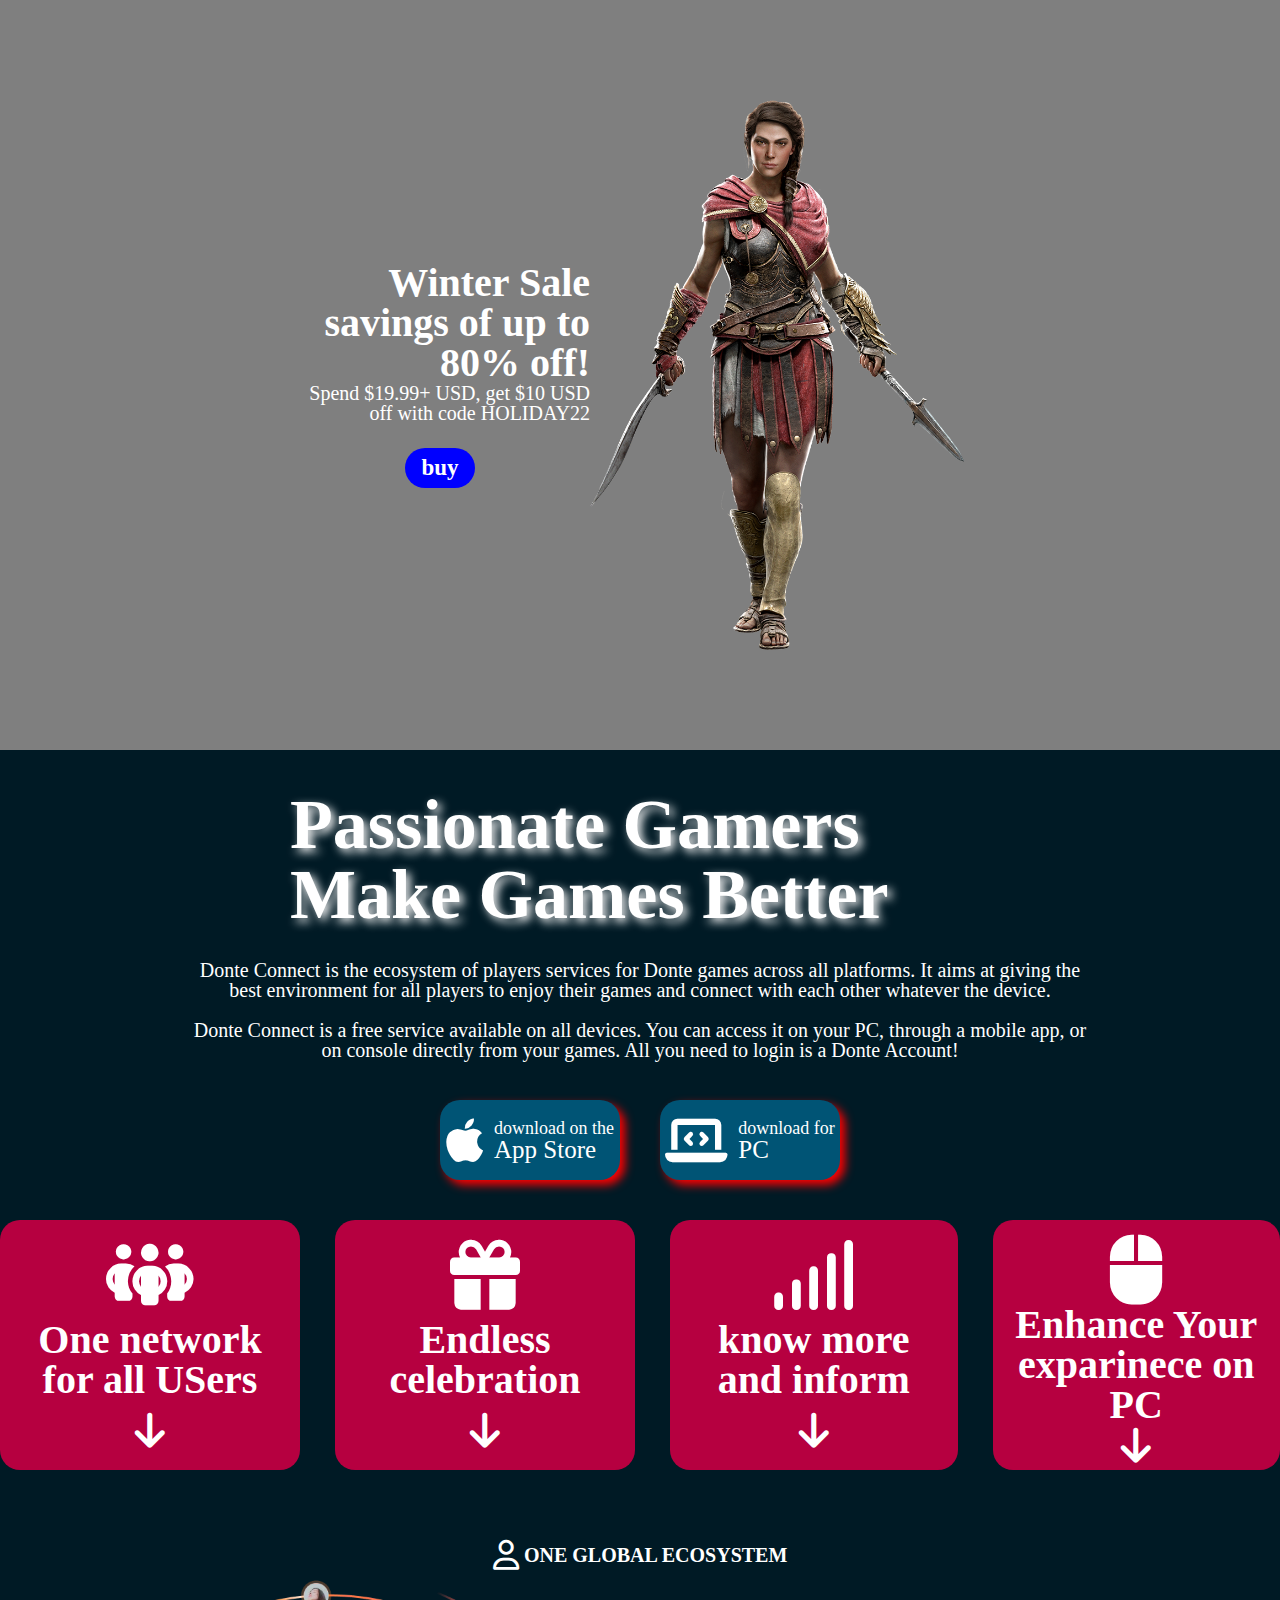
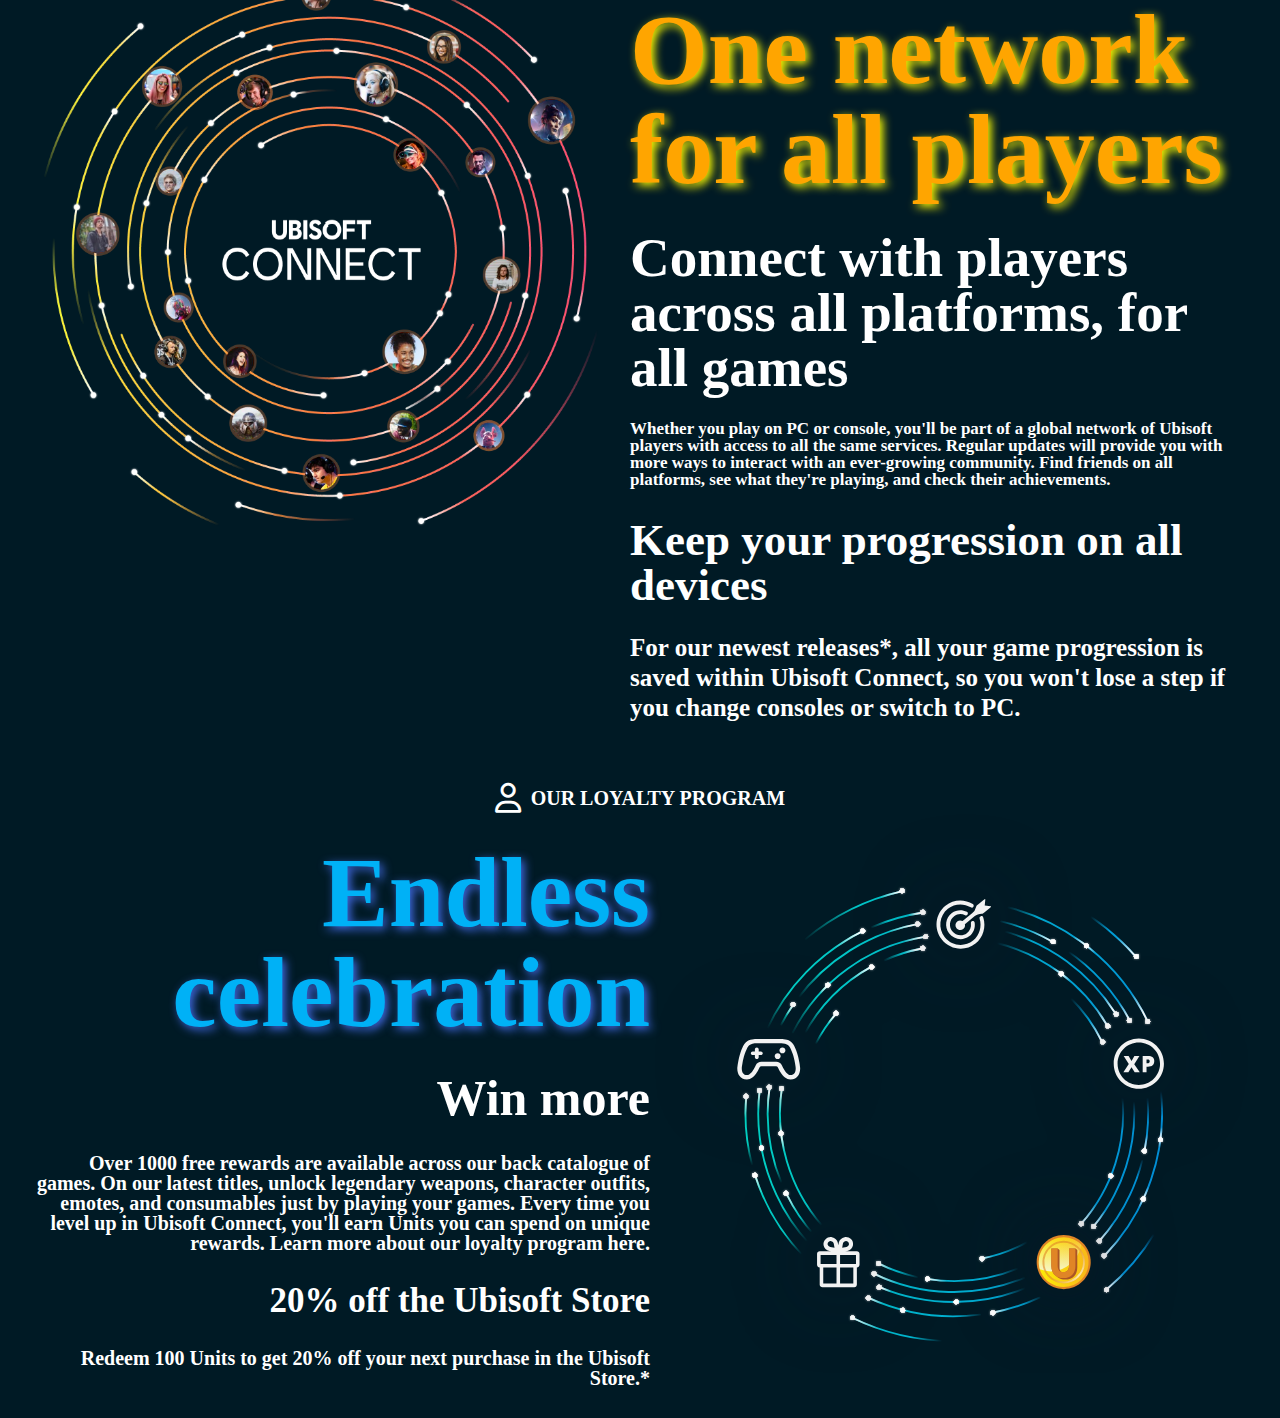
==== index.html @ 9314efe3 "games#1" ====
<!DOCTYPE html>
<html lang="en">
  <head>
    <meta charset="UTF-8" />
    <meta name="viewport" content="width=device-width, initial-scale=1.0" />
    <title>Games</title>
    <link rel="stylesheet" href="reset.css" />
    <link rel="stylesheet" href="font.css" />
    <link rel="stylesheet" href="style.css" />
    <link rel="stylesheet" href="responsive.css" />
    <link
      rel="stylesheet"
      href="https://cdnjs.cloudflare.com/ajax/libs/font-awesome/6.5.2/css/all.min.css"
    />
    <link
      rel="icon"
      href="https://encrypted-tbn0.gstatic.com/images?q=tbn:ANd9GcS02KltjpGtKpkohfuX59ULktaZcLO3qxHNsQ&s"
    />
  </head>
  <body>
    <main class="main-bg">
      <section class="section-first">
        <div class="photo-bg">
          <div class="dark-overlay">
            <div class="main-box">
              <div class="first-title">
                <div>
                  <h2>Winter Sale savings of up to 80% off!</h2>
                  <h3>
                    Spend $19.99+ USD, get $10 USD off with code HOLIDAY22
                  </h3>
                  <div class="space-around">
                    <div class="buy">buy</div>
                  </div>
                </div>
                <div class="imageOn"></div>
              </div>
            </div>
          </div>
        </div>
      </section>

      <section class="second-section">
        <div class="space-around">
          <div class="title-box">Passionate Gamers Make Games Better</div>
        </div>
        <div class="space-around">
          <div class="box1">
            Donte Connect is the ecosystem of players services for Donte games
            across all platforms. It aims at giving the best environment for all
            players to enjoy their games and connect with each other whatever
            the device.
          </div>
        </div>
        <div class="space-around">
          <div class="box2">
            Donte Connect is a free service available on all devices. You can
            access it on your PC, through a mobile app, or on console directly
            from your games. All you need to login is a Donte Account!
          </div>
        </div>

        <div class="space-around">
          <div class="flex">
            <div class="dovnloadBox">
              <i class="fa-brands fa-apple"></i>
              <div>
                download on the
                <div>App Store</div>
              </div>
            </div>
            <div class="dovnloadBox">
              <i class="fa-solid fa-laptop-code"></i>
              <div>
                download for
                <div class="PC">PC</div>
              </div>
            </div>
          </div>
        </div>

        <div class="container">
          <a href="#third-section">
            <div class="first-box">
              <i class="fa-solid fa-people-group"></i>
              <h5>One network for all USers</h5>
              <i class="fa-solid fa-arrow-down"></i>
            </div>
          </a>
          <a href="#fourth-section">
            <div class="first-box">
              <i class="fa-solid fa-gift"></i>
              <h5>Endless celebration</h5>
              <i class="fa-solid fa-arrow-down"></i>
            </div>
          </a>

          <div class="first-box">
            <i class="fa-solid fa-signal"></i>
            <h5>know more and inform</h5>
            <i class="fa-solid fa-arrow-down"></i>
          </div>
          <div class="first-box">
            <i class="fa-solid fa-computer-mouse"></i>
            <h5>Enhance Your exparinece on PC</h5>
            <i class="fa-solid fa-arrow-down"></i>
          </div>
        </div>
      </section>

      <!-- third section -->

      <section class="third-section" id="third-section">
        <div class="space-around">
          <div class="user">
            <i class="fa-regular fa-user"></i>
            <h5>ONE GLOBAL ECOSYSTEM</h5>
          </div>
        </div>

        <div class="two-divs">
          <div class="div">
            <div class="first-div">
              <img src="images/network/network.webp" alt="" />
            </div>
          </div>
          <div class="second-div">
            <h2>One network for all players</h2>
            <h3>Connect with players across all platforms, for all games</h3>
            <h4>
              Whether you play on PC or console, you'll be part of a global
              network of Ubisoft players with access to all the same services.
              Regular updates will provide you with more ways to interact with
              an ever-growing community. Find friends on all platforms, see what
              they're playing, and check their achievements.
            </h4>
            <h5>Keep your progression on all devices</h5>
            <h6>
              For our newest releases*, all your game progression is saved
              within Ubisoft Connect, so you won't lose a step if you change
              consoles or switch to PC.
            </h6>
          </div>
        </div>
      </section>

      <!-- fourth section -->

      <section class="fourth-section" id="fourth-section">
        <div class="space-around">
          <div class="user">
            <i class="fa-regular fa-user"></i>
            <h5>OUR LOYALTY PROGRAM</h5>
          </div>
        </div>

        <div class="two-div-boxes">
          <div class="first-div-box">
            <h2>Endless celebration</h2>
            <h3>Win more</h3>
            <h4>
              Over 1000 free rewards are available across our back catalogue of
              games. On our latest titles, unlock legendary weapons, character
              outfits, emotes, and consumables just by playing your games. Every
              time you level up in Ubisoft Connect, you'll earn Units you can
              spend on unique rewards. Learn more about our loyalty program
              here.
            </h4>
            <h5>20% off the Ubisoft Store</h5>
            <h6>
              Redeem 100 Units to get 20% off your next purchase in the Ubisoft
              Store.*
            </h6>
          </div>
          <div class="space-around">
            <div class="second-div-box">
              <img src="images/network/endless.svg" alt="" />
            </div>
          </div>
        </div>
      </section>


      <!-- fifth secotion -->

      <section class="fifth-section">
        
      </section>
    </main>
  </body>
</html>
---- font.css ----
@font-face {
    font-family: 'Roboto';
    src: url('../font/Roboto-BoldItalic.eot');
    src: url('../font/Roboto-BoldItalic.eot?#iefix') format('embedded-opentype'),
        url('../font/Roboto-BoldItalic.woff2') format('woff2'),
        url('../font/Roboto-BoldItalic.woff') format('woff'),
        url('../font/Roboto-BoldItalic.svg#Roboto-BoldItalic') format('svg');
    font-weight: bold;
    font-style: italic;
    font-display: swap;
}
---- style.css ----
.section-first {
  max-width: 1600px;
  width: 100%;
}

.photo-bg {
  position: relative;
  background-image: url("images/eivor.jpg");
  background-size: cover;
  background-position: center;
  width: 100%;
  height: 750px;
  background-repeat: no-repeat;
}
.buy {
  display: grid;
  place-items: center;
  border-radius: 20px;
  background-color: blue;
  color: white;
  font-size: 23px;
  width: 70px;
  height: 40px;
  margin-top: 25px;
  font-family: "Roboto";
  font-weight: bold;
}
.dark-overlay {
  position: absolute;
  width: 100%;
  height: 100%;
  top: 0;
  left: 0;
  background-color: rgba(0, 0, 0, 0.5);
}
.first-title {
  display: flex;
  align-items: center;
}
.first-title div h2 {
  font-size: 40px;
  color: white;
  font-weight: bold;
  text-align: right;
  width: 300px;
}
.first-title div h3 {
  text-align: right;
  width: 300px;
  font-size: 20px;
  color: white;
}

.imageOn {
  background-image: url("images/top/greek.png");
  width: 400px;
  height: 550px;
  background-size: contain;
  background-repeat: no-repeat;
}
.main-box {
  display: flex;
  align-items: center;
  justify-content: center;
  height: 750px;
}

/* !  second section*/

:root {
  --main-color: #b60040;
  --accent-color: #00b1f6;
  --accent-darker: #005475;
  --background-color: #001a25;
}

.second-section {
  background-color: var(--background-color);
  padding-top: 40px;
  padding-bottom: 40px;
}
.title-box {
  font-size: 70px;
  font-family: "Roboto";
  max-width: 700px;
  width: 100%;
  font-weight: bold;
  color: white;
  text-shadow: 4px 4px 10px whitesmoke;
}

.space-around {
  display: flex;
  justify-content: space-around;
}
.box1 {
  font-size: 20px;
  color: white;
  margin-top: 30px;
  max-width: 900px;
  width: 100%;
  text-align: center;
}
.box2 {
  font-size: 20px;
  color: white;
  margin-top: 20px;
  max-width: 900px;
  width: 100%;
  text-align: center;
}
.dovnloadBox {
  display: flex;
  background-color: var(--accent-darker);
  width: 180px;
  height: 80px;
  justify-content: center;
  align-items: center;
  box-shadow: 5px 5px 10px red;
  border-radius: 20px;
  margin-top: 40px;
}
.dovnloadBox div {
  font-size: 18px;
  color: white;
}
.dovnloadBox div div {
  font-size: 25px;
}
.fa-apple {
  color: white;
  font-size: 50px;
  margin-right: 10px;
}
.PC {
  font-size: 30px;
}
.fa-laptop-code {
  color: white;
  font-size: 50px;
  margin-right: 10px;
}
.flex {
  display: flex;
  gap: 40px;
}

/* ! */
.fa-people-group {
  color: white;
  font-size: 70px;
}
.first-box {
  color: white;
  font-size: 40px;
  font-weight: bold;
  font-family: "Roboto";
  background-color: var(--main-color);
  width: 300px;
  height: 250px;
  display: grid;
  place-items: center;
  border-radius: 20px;
  text-align: center;
  padding: 15px;
  cursor: pointer;
  transition: all 1s;
}

.first-box:hover {
  transform: translateY(-20px);
}

.container {
  display: flex;
  gap: 35px;
  justify-content: space-evenly;
  margin-top: 40px;
}

.fa-gift {
  font-size: 70px;
}
.fa-signal {
  font-size: 70px;
}
.fa-computer-mouse {
  font-size: 70px;
}
/* !third-section */

.user {
  display: flex;
  width: 300px;
  justify-content: space-around;
  align-items: center;
}
.fa-user {
  font-size: 30px;
  color: white;
}
.user h5 {
  font-size: 20px;
  color: white;
  font-weight: bold;
}
.third-section {
  background-color: var(--background-color);
  padding: 30px;
}
.first-div img {
  width: 600px;
}
.second-div h2 {
  margin-top: 30px;
  font-size: 100px;
  color: orange;
  text-shadow: 3px 3px 10px yellow;
  font-family: "Roboto";
  font-weight: bold;
}
.two-divs {
  display: flex;
}
.second-div h3 {
  font-size: 55px;
  color: white;
  font-family: "Roboto";
  font-weight: bold;
  margin-top: 30px;
}
.second-div h4 {
  font-size: 17px;
  color: white;
  margin-top: 25px;
  font-weight: bold;
}
.second-div h5 {
  font-size: 45px;
  color: white;
  font-weight: bold;
  font-family: "Roboto";
  margin-top: 30px;
}
.second-div h6{
  margin-top: 25px;
  font-size: 25px;
  line-height: 30px;
  font-weight: bold;
  color: white;
}
.fourth-section{
background-color: var(--background-color);
padding: 30px;
}

/* fourth section */
.second-div-box img{
  width: 600px;
}
.two-div-boxes{
  display: flex;
}
.first-div-box h2{
  color: #00b1f6;
  font-size: 100px;
  text-shadow: 3px 3px 10px royalblue;
  font-family: "Roboto";
  font-weight: bold;
  margin-top: 30px;
  text-align: right;
}
.first-div-box h3{
  font-size: 50px;
  color: white;
  font-family: "Roboto";
  font-weight: bold;
  margin-top: 30px;
  text-align: right;
}
.first-div-box h4{
  font-size: 20px;
  color: white;
  font-family: "Roboto";
  font-weight: bold;
  margin-top: 30px;
  text-align: right;
}
.first-div-box h5{
  font-size: 35px;
  color: white;
  font-family: "Roboto";
  font-weight: bold;
  margin-top: 30px;
  text-align: right;
}
.first-div-box h6{
  font-size: 20px;
  color: white;
  font-family: "Roboto";
  font-weight: bold;
  margin-top: 30px;
  text-align: right;
}
---- responsive.css ----
@media (max-width: 1024px) {
  .imageOn {
    display: none;
  }

  .first-title div h2 {
    font-size: 25px;
    color: white;
    font-weight: bold;
    text-align: center;
    width: 600px;
  }
  .first-title div h3 {
    text-align: center;
    width: 600px;
    font-size: 20px;
    margin-top: 20px;
    color: white;
  }
  .title-box {
    max-width: 600px;
    text-align: center;
  }
  .box1 {
    max-width: 700px;
  }
  .box2 {
    max-width: 700px;
  }
  .container {
    flex-wrap: wrap;
  }
  .two-divs {
    flex-direction: column;
  }
  .first-div img {
    width: 300px;
  }
  .second-div-box img {
    width: 300px;
  }
  .div {
    display: flex;
    justify-content: space-around;
    margin-top: 20px;
  }
  .second-div {
    text-align: center;
  }
  .two-div-boxes {
    flex-direction: column-reverse;
  }
  .first-div-box h2,
  .first-div-box h3,
  .first-div-box h4,
  .first-div-box h5,
  .first-div-box h6 {
    text-align: center;
  }
}
@media (max-width: 768px) {
  .photo-bg {
    height: 768px;
  }
  .first-title div h2 {
    width: 400px;
  }
  .first-title div h3 {
    width: 400px;
  }
  .title-box {
    font-size: 50px;
    text-align: center;
  }
  .box1 {
    max-width: 550px;
  }
  .box2 {
    max-width: 550px;
  }

  .first-div-box h2 {
    font-size: 35px;
  }
  .first-div-box h3 {
    font-size: 30px;
  }
  .first-div-box h4 {
    font-size: 17px;
  }
  .first-div-box h5 {
    font-size: 25px;
  }
  .first-div-box h6 {
    font-size: 20px;
    line-height: 25px;
  }

  .second-div h2 {
    font-size: 35px;
  }
  .second-div h3 {
    font-size: 30px;
  }
  .second-div h4 {
    font-size: 17px;
  }
  .second-div h5 {
    font-size: 25px;
  }
  .second-div h6 {
    font-size: 20px;
    line-height: 25px;
  }
}
@media (max-width: 480px) {
  .photo-bg {
    height: 480px;
  }
  .first-title div h2 {
    width: 300px;
  }
  .first-title div h3 {
    width: 300px;
  }
  .title-box {
    font-size: 25px;
    text-align: center;
  }
  .box1 {
    max-width: 350px;
  }
  .box2 {
    max-width: 350px;
  }
  .flex {
    flex-direction: column;
    gap: 0;
  }
  .third-section {
    padding: 15px;
  }
  .user h5 {
    font-size: 15px;
    width: 250px;
  }
  .user {
    margin-left: 20px;
  }
  .first-div img {
    width: 250px;
  }
  .second-div-box img {
    width: 250px;
  }
}
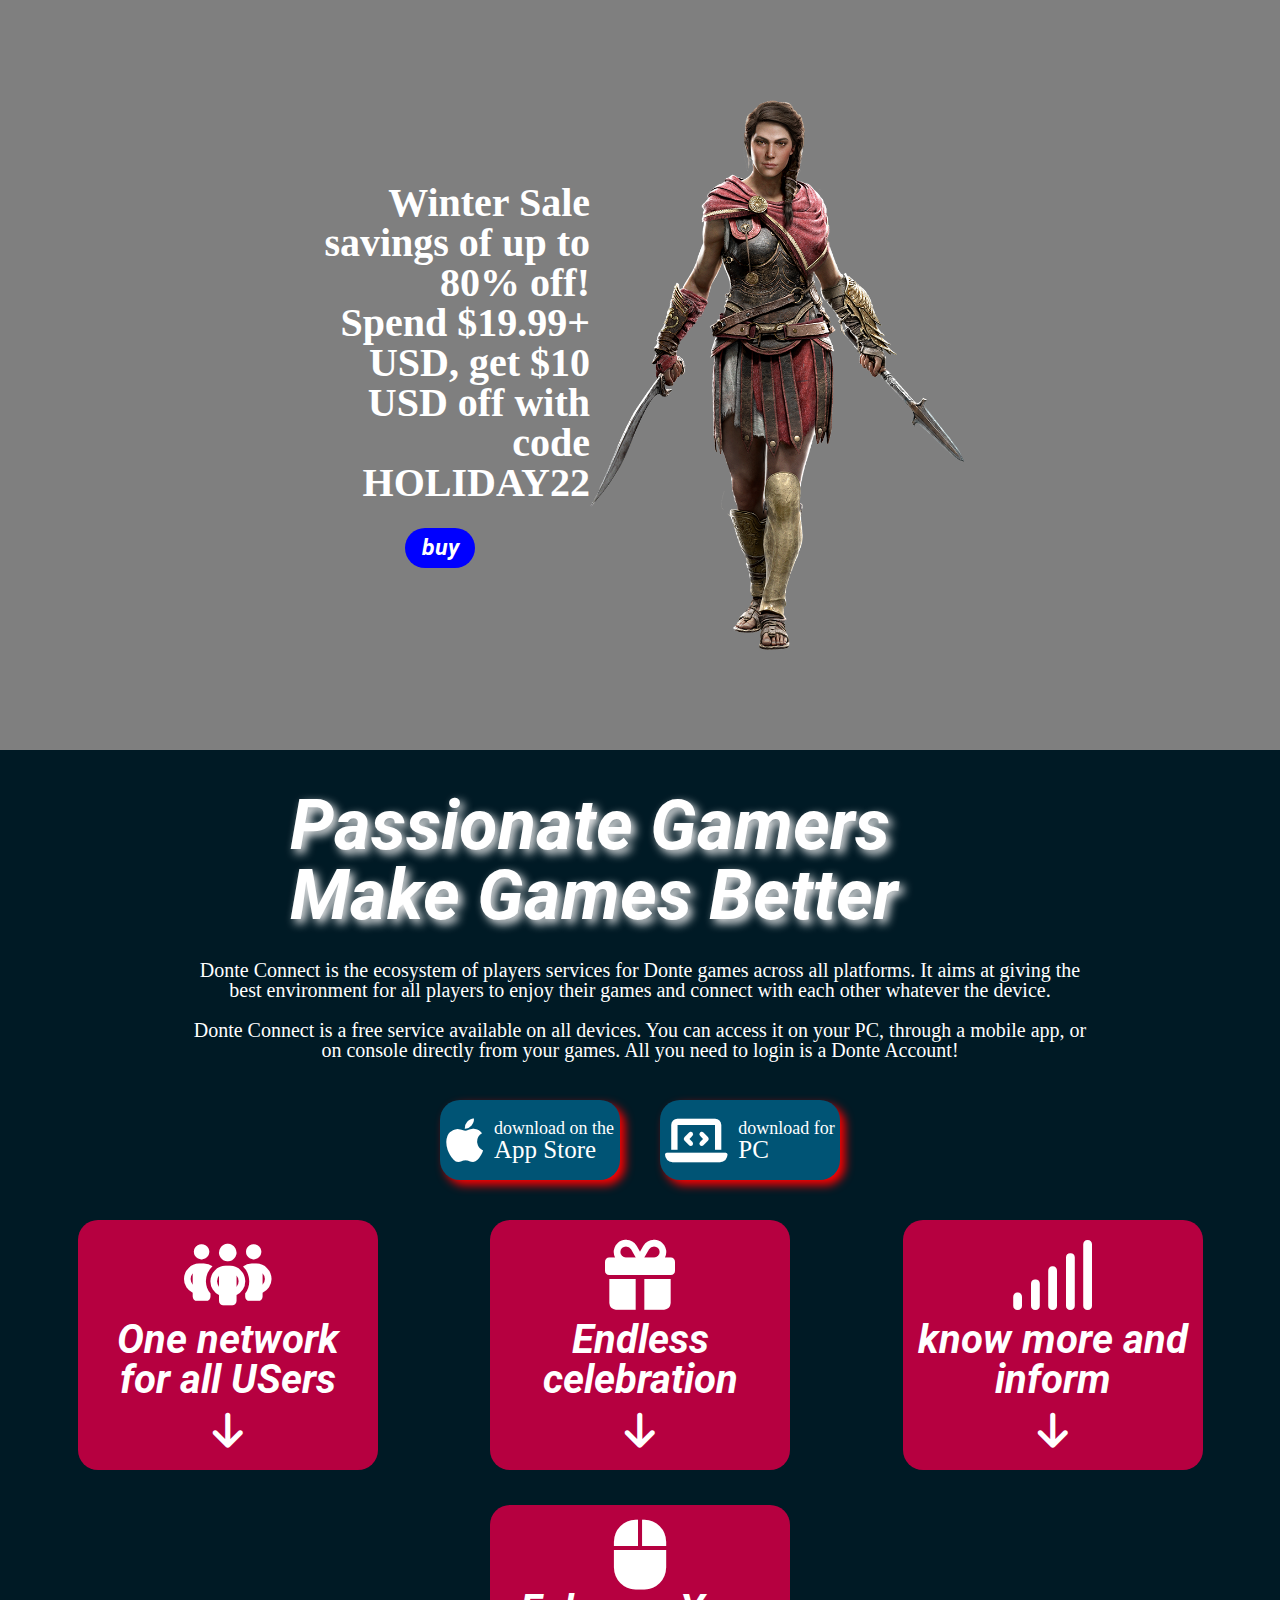
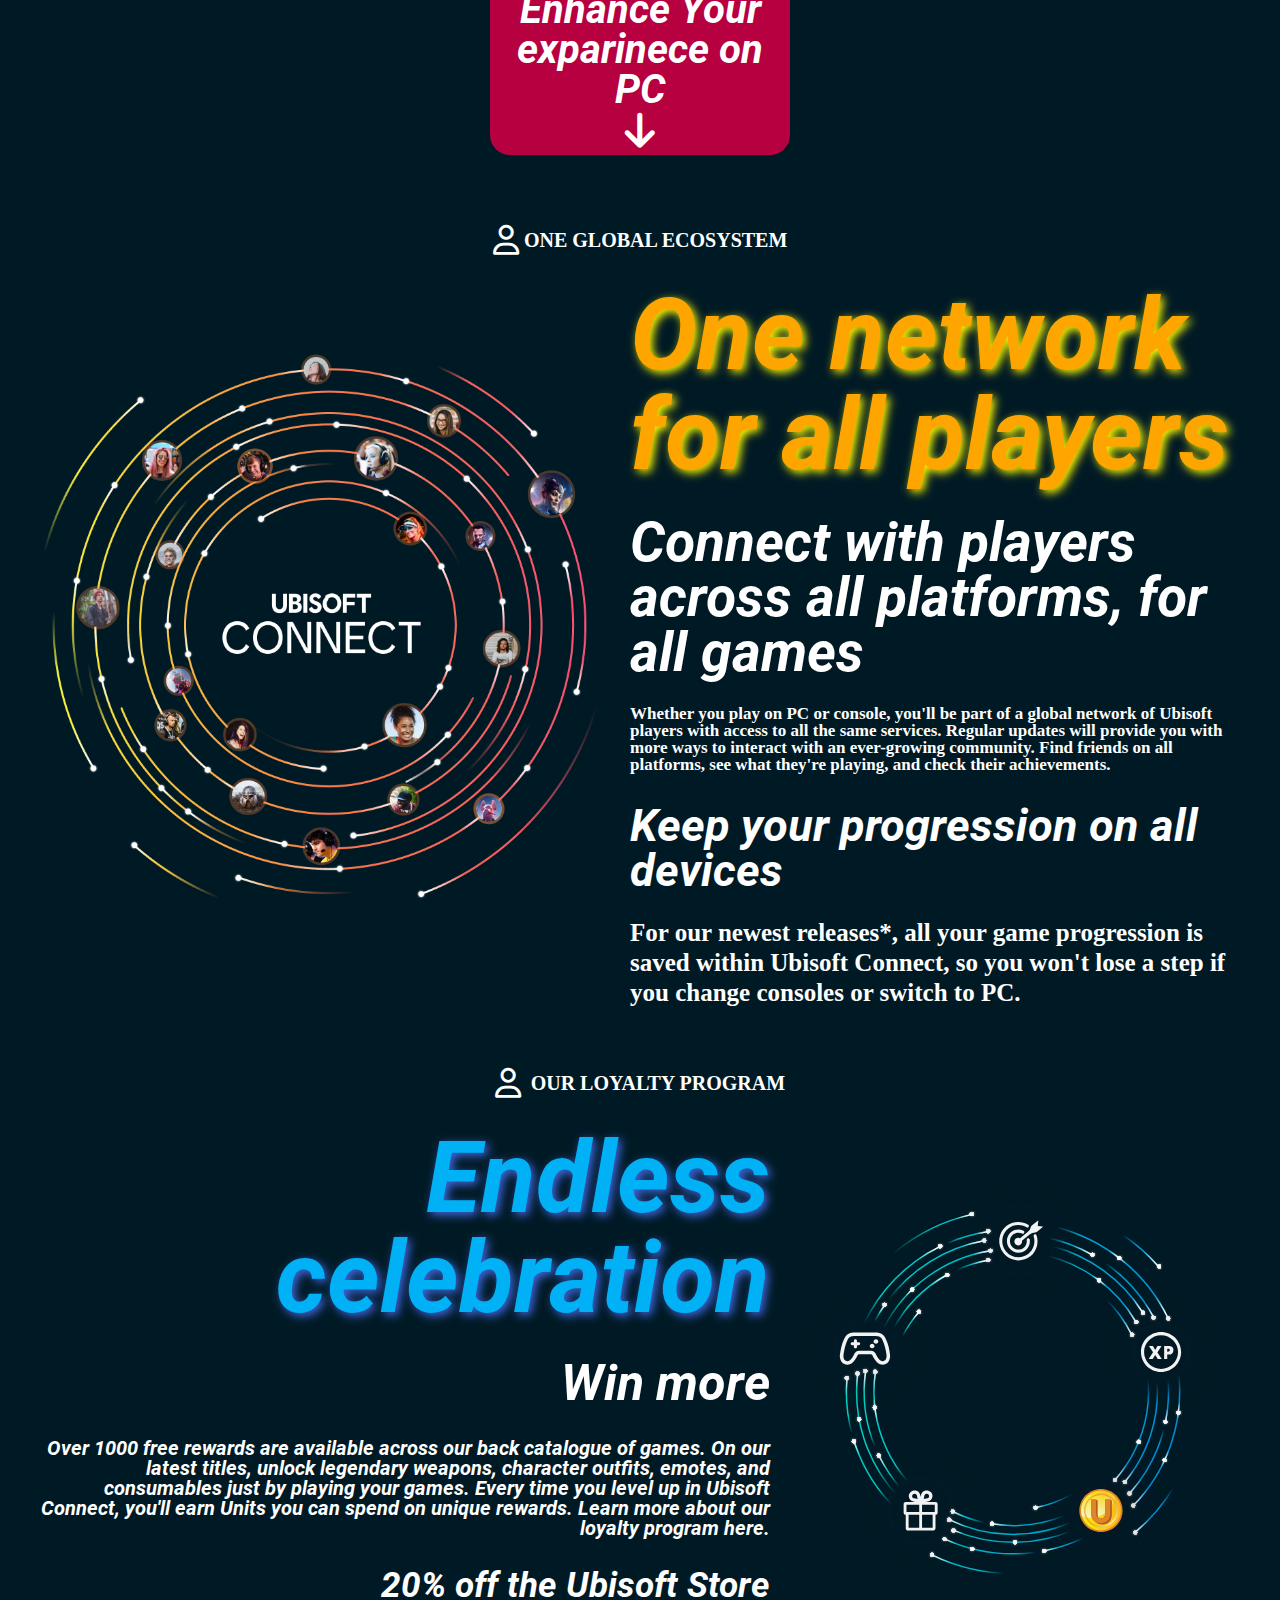
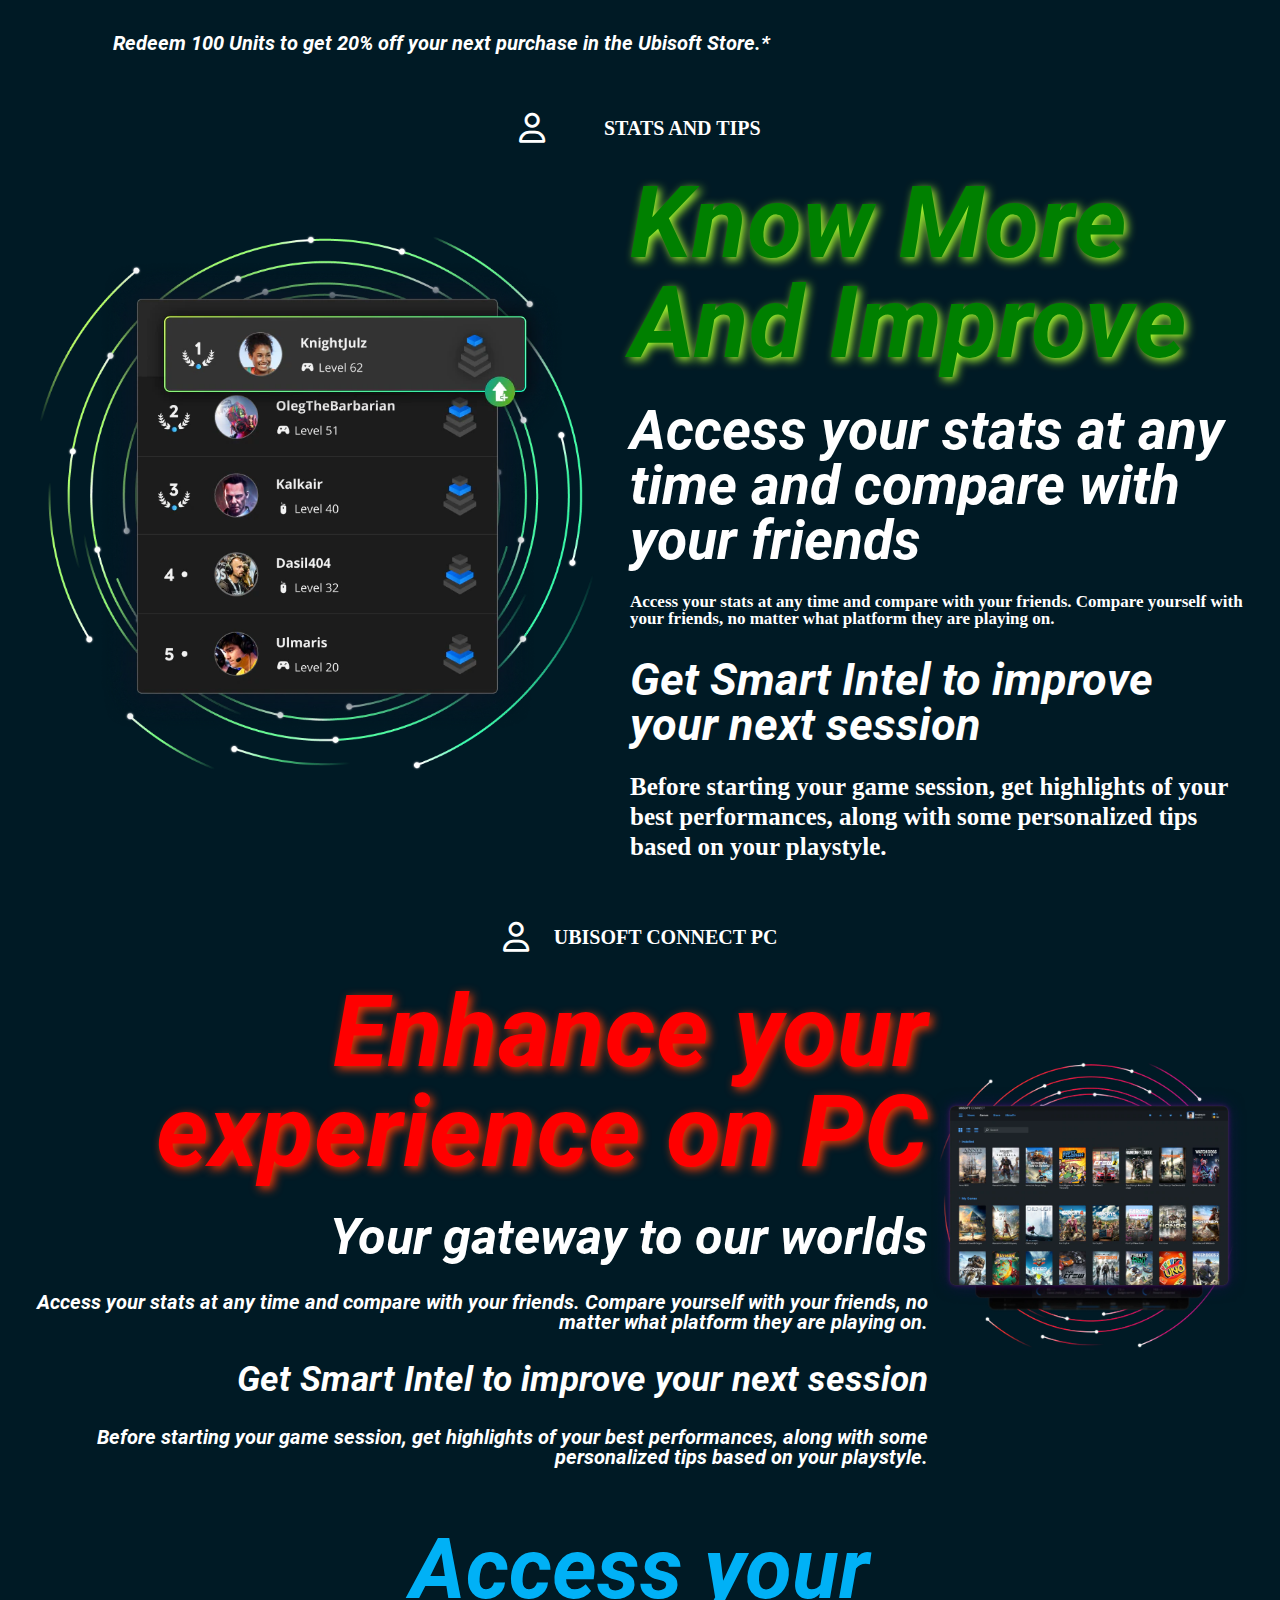
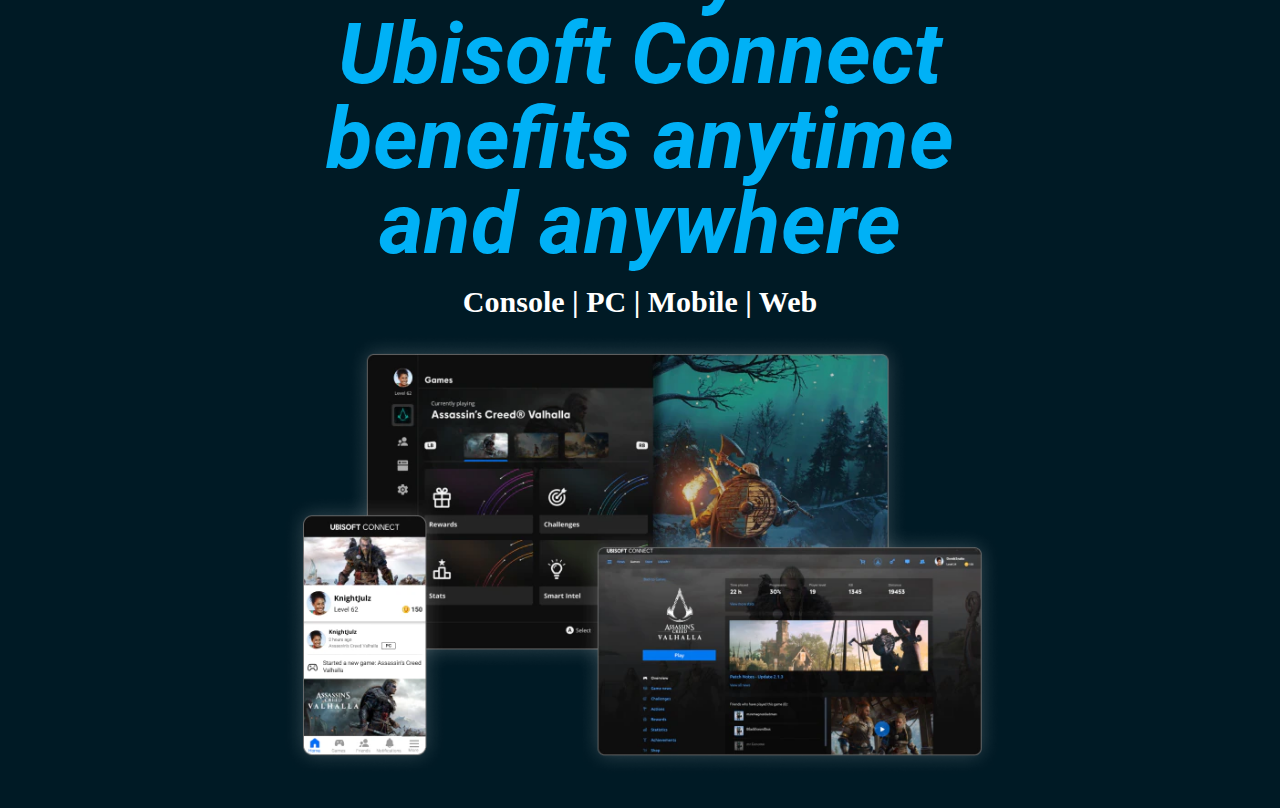
==== commit a9ae7f88: "second#@2" ====
--- a/index.html
+++ b/index.html
@@ -4,18 +4,15 @@
     <meta charset="UTF-8" />
     <meta name="viewport" content="width=device-width, initial-scale=1.0" />
     <title>Games</title>
-    <link rel="stylesheet" href="reset.css" />
-    <link rel="stylesheet" href="font.css" />
-    <link rel="stylesheet" href="style.css" />
-    <link rel="stylesheet" href="responsive.css" />
+    <link rel="stylesheet" href="css/reset.css" />
+    <link rel="stylesheet" href="css/font.css" />
+    <link rel="stylesheet" href="css/style.css" />
+    <link rel="stylesheet" href="css/responsive.css" />
     <link
       rel="stylesheet"
       href="https://cdnjs.cloudflare.com/ajax/libs/font-awesome/6.5.2/css/all.min.css"
     />
-    <link
-      rel="icon"
-      href="https://encrypted-tbn0.gstatic.com/images?q=tbn:ANd9GcS02KltjpGtKpkohfuX59ULktaZcLO3qxHNsQ&s"
-    />
+    <link rel="icon" href="logo333.jpg" />
   </head>
   <body>
     <main class="main-bg">
@@ -180,11 +177,89 @@
         </div>
       </section>
 
-
       <!-- fifth secotion -->
 
       <section class="fifth-section">
-        
+        <div class="space-around">
+          <div class="user">
+            <i class="fa-regular fa-user"></i>
+            <h5>STATS AND TIPS</h5>
+          </div>
+        </div>
+
+        <div class="two-divs">
+          <div class="div">
+            <div class="first-div">
+              <img src="images/network/stats.webp" alt="" />
+            </div>
+          </div>
+          <div class="second-div2">
+            <h2>Know More And Improve</h2>
+            <h3>Access your stats at any time and compare with your friends</h3>
+            <h4>
+              Access your stats at any time and compare with your friends.
+              Compare yourself with your friends, no matter what platform they
+              are playing on.
+            </h4>
+            <h5>Get Smart Intel to improve your next session</h5>
+            <h6>
+              Before starting your game session, get highlights of your best
+              performances, along with some personalized tips based on your
+              playstyle.
+            </h6>
+          </div>
+        </div>
+      </section>
+
+      <!-- ! seventh-section -->
+
+      <section class="seventh-section">
+        <div class="space-around">
+          <div class="user">
+            <i class="fa-regular fa-user"></i>
+            <h5>UBISOFT CONNECT PC</h5>
+          </div>
+        </div>
+
+        <div class="two-div-boxes2">
+          <div class="first-div-box2">
+            <h2>Enhance your experience on PC</h2>
+            <h3>Your gateway to our worlds</h3>
+            <h4>
+              Access your stats at any time and compare with your friends.
+              Compare yourself with your friends, no matter what platform they
+              are playing on.
+            </h4>
+            <h5>Get Smart Intel to improve your next session</h5>
+            <h6>
+              Before starting your game session, get highlights of your best
+              performances, along with some personalized tips based on your
+              playstyle.
+            </h6>
+          </div>
+          <div class="space-around">
+            <div class="div">
+              <div class="second-div-box2">
+                <img src="images/network/enhance.webp" alt="" />
+              </div>
+            </div>
+          </div>
+        </div>
+      </section>
+
+      <!-- eighth  section -->
+
+      <section class="eighth-section">
+        <div class="space-around">
+          <div class="eighth-h2">
+            <h2>Access your Ubisoft Connect benefits anytime and anywhere</h2>
+
+            <h6>Console | PC | Mobile | Web</h6>
+          </div>
+        </div>
+        <div class="space-around">
+          <img class="console" src="images/network/console.webp" alt="" />
+        </div>
       </section>
     </main>
   </body>
--- a/css/font.css
+++ b/css/font.css
@@ -0,0 +1,11 @@
+@font-face {
+    font-family: 'Roboto';
+    src: url('../fonts/Roboto-BoldItalic.eot');
+    src: url('../fonts/Roboto-BoldItalic.eot?#iefix') format('embedded-opentype'),
+        url('../fonts/Roboto-BoldItalic.woff2') format('woff2'),
+        url('../fonts/Roboto-BoldItalic.woff') format('woff'),
+        url('../fonts/Roboto-BoldItalic.svg#Roboto-BoldItalic') format('svg');
+    font-weight: bold;
+    font-style: italic;
+    font-display: swap;
+}
--- a/css/style.css
+++ b/css/style.css
@@ -0,0 +1,439 @@
+.section-first {
+  max-width: 1600px;
+  width: 100%;
+}
+
+.photo-bg {
+  position: relative;
+  background-image: url("../images/eivor.jpg");
+  background-size: cover;
+  background-position: center;
+  width: 100%;
+  height: 750px;
+  background-repeat: no-repeat;
+}
+.buy {
+  display: grid;
+  place-items: center;
+  border-radius: 20px;
+  background-color: blue;
+  color: white;
+  font-size: 23px;
+  width: 70px;
+  height: 40px;
+  margin-top: 25px;
+  font-family: "Roboto";
+  font-weight: bold;
+}
+.dark-overlay {
+  position: absolute;
+  width: 100%;
+  height: 100%;
+  top: 0;
+  left: 0;
+  background-color: rgba(0, 0, 0, 0.5);
+}
+.first-title {
+  display: flex;
+  align-items: center;
+}
+.first-title div h2,
+.first-title div h3 {
+  font-size: 40px;
+  color: white;
+  font-weight: bold;
+  text-align: right;
+  width: 300px;
+}
+
+.imageOn {
+  background-image: url("../images/top/greek.png");
+  width: 400px;
+  height: 550px;
+  background-size: contain;
+  background-repeat: no-repeat;
+}
+.main-box {
+  display: flex;
+  align-items: center;
+  justify-content: center;
+  height: 750px;
+}
+
+/* !  second section*/
+
+:root {
+  --main-color: #b60040;
+  --accent-color: #00b1f6;
+  --accent-darker: #005475;
+  --background-color: #001a25;
+}
+
+.second-section {
+  background-color: var(--background-color);
+  padding-top: 40px;
+  padding-bottom: 40px;
+}
+.title-box {
+  font-size: 70px;
+  font-family: "Roboto";
+  max-width: 700px;
+  width: 100%;
+  font-weight: bold;
+  color: white;
+  text-shadow: 4px 4px 10px whitesmoke;
+}
+
+.space-around {
+  display: flex;
+  justify-content: space-around;
+}
+.box1 {
+  font-size: 20px;
+  color: white;
+  margin-top: 30px;
+  max-width: 900px;
+  width: 100%;
+  text-align: center;
+}
+.box2 {
+  font-size: 20px;
+  color: white;
+  margin-top: 20px;
+  max-width: 900px;
+  width: 100%;
+  text-align: center;
+}
+.dovnloadBox {
+  display: flex;
+  background-color: var(--accent-darker);
+  width: 180px;
+  height: 80px;
+  justify-content: center;
+  align-items: center;
+  box-shadow: 5px 5px 10px red;
+  border-radius: 20px;
+  margin-top: 40px;
+}
+.dovnloadBox div {
+  font-size: 18px;
+  color: white;
+}
+.dovnloadBox div div {
+  font-size: 25px;
+}
+.fa-apple {
+  color: white;
+  font-size: 50px;
+  margin-right: 10px;
+}
+.PC {
+  font-size: 30px;
+}
+.fa-laptop-code {
+  color: white;
+  font-size: 50px;
+  margin-right: 10px;
+}
+.flex {
+  display: flex;
+  gap: 40px;
+}
+
+/* ! */
+.fa-people-group {
+  color: white;
+  font-size: 70px;
+}
+.first-box {
+  color: white;
+  font-size: 40px;
+  font-weight: bold;
+  font-family: "Roboto";
+  background-color: var(--main-color);
+  width: 300px;
+  height: 250px;
+  display: grid;
+  place-items: center;
+  border-radius: 20px;
+  text-align: center;
+  padding: 15px;
+  cursor: pointer;
+  transition: all 1s;
+}
+
+.first-box:hover {
+  transform: translateY(-20px);
+}
+
+.container {
+  display: flex;
+  gap: 35px;
+  justify-content: space-evenly;
+  margin-top: 40px;
+  flex-wrap: wrap;
+}
+
+.fa-gift {
+  font-size: 70px;
+}
+.fa-signal {
+  font-size: 70px;
+}
+.fa-computer-mouse {
+  font-size: 70px;
+}
+/* !third-section */
+
+.user {
+  display: flex;
+  width: 300px;
+  justify-content: space-around;
+  align-items: center;
+}
+.second-div-box {
+  display: flex;
+  align-items: center;
+}
+.second-div-box img {
+  max-width: 500px;
+  width: 100%;
+}
+.fa-user {
+  font-size: 30px;
+  color: white;
+}
+.user h5 {
+  font-size: 20px;
+  color: white;
+  font-weight: bold;
+}
+.third-section {
+  background-color: var(--background-color);
+  padding: 30px;
+}
+.first-div img {
+  width: 600px;
+}
+.second-div h2 {
+  margin-top: 30px;
+  font-size: 100px;
+  color: orange;
+  text-shadow: 3px 3px 10px yellow;
+  font-family: "Roboto";
+  font-weight: bold;
+}
+.two-divs {
+  display: flex;
+}
+.second-div h3 {
+  font-size: 55px;
+  color: white;
+  font-family: "Roboto";
+  font-weight: bold;
+  margin-top: 30px;
+}
+.second-div h4 {
+  font-size: 17px;
+  color: white;
+  margin-top: 25px;
+  font-weight: bold;
+}
+.second-div h5 {
+  font-size: 45px;
+  color: white;
+  font-weight: bold;
+  font-family: "Roboto";
+  margin-top: 30px;
+}
+.second-div h6 {
+  margin-top: 25px;
+  font-size: 25px;
+  line-height: 30px;
+  font-weight: bold;
+  color: white;
+}
+.fourth-section {
+  background-color: var(--background-color);
+  padding: 30px;
+}
+
+/* fourth section */
+.second-div-box img {
+  width: 480px;
+}
+.two-div-boxes {
+  display: flex;
+}
+.first-div-box h2 {
+  color: #00b1f6;
+  font-size: 100px;
+  text-shadow: 3px 3px 10px royalblue;
+  font-family: "Roboto";
+  font-weight: bold;
+  margin-top: 30px;
+  text-align: right;
+}
+.first-div-box h3 {
+  font-size: 50px;
+  color: white;
+  font-family: "Roboto";
+  font-weight: bold;
+  margin-top: 30px;
+  text-align: right;
+}
+.first-div-box h4 {
+  font-size: 20px;
+  color: white;
+  font-family: "Roboto";
+  font-weight: bold;
+  margin-top: 30px;
+  text-align: right;
+}
+.first-div-box h5 {
+  font-size: 35px;
+  color: white;
+  font-family: "Roboto";
+  font-weight: bold;
+  margin-top: 30px;
+  text-align: right;
+}
+.first-div-box h6 {
+  font-size: 20px;
+  color: white;
+  font-family: "Roboto";
+  font-weight: bold;
+  margin-top: 30px;
+  text-align: right;
+}
+.fifth-section {
+  background-color: var(--background-color);
+  padding: 30px;
+}
+
+.second-div2 h2 {
+  margin-top: 30px;
+  font-size: 100px;
+  color: green;
+  text-shadow: 3px 3px 10px greenyellow;
+  font-family: "Roboto";
+  font-weight: bold;
+}
+.two-divs {
+  display: flex;
+}
+.second-div2 h3 {
+  font-size: 55px;
+  color: white;
+  font-family: "Roboto";
+  font-weight: bold;
+  margin-top: 30px;
+}
+.second-div2 h4 {
+  font-size: 17px;
+  color: white;
+  margin-top: 25px;
+  font-weight: bold;
+}
+.second-div2 h5 {
+  font-size: 45px;
+  color: white;
+  font-weight: bold;
+  font-family: "Roboto";
+  margin-top: 30px;
+}
+.second-div2 h6 {
+  margin-top: 25px;
+  font-size: 25px;
+  line-height: 30px;
+  font-weight: bold;
+  color: white;
+}
+.div {
+  display: flex;
+  align-items: center;
+}
+
+/* ! */
+.seventh-section {
+  background-color: var(--background-color);
+  padding: 30px;
+}
+
+.first-div-box2 h2 {
+  color: red;
+  font-size: 100px;
+  text-shadow: 3px 3px 10px rgb(236, 56, 6);
+  font-family: "Roboto";
+  font-weight: bold;
+  margin-top: 30px;
+  text-align: right;
+}
+.first-div-box2 h3 {
+  font-size: 50px;
+  color: white;
+  font-family: "Roboto";
+  font-weight: bold;
+  margin-top: 30px;
+  text-align: right;
+}
+.first-div-box2 h4 {
+  font-size: 20px;
+  color: white;
+  font-family: "Roboto";
+  font-weight: bold;
+  margin-top: 30px;
+  text-align: right;
+}
+.first-div-box2 h5 {
+  font-size: 35px;
+  color: white;
+  font-family: "Roboto";
+  font-weight: bold;
+  margin-top: 30px;
+  text-align: right;
+}
+.first-div-box2 h6 {
+  font-size: 20px;
+  color: white;
+  font-family: "Roboto";
+  font-weight: bold;
+  margin-top: 30px;
+  text-align: right;
+}
+
+.two-div-boxes2 {
+  display: flex;
+}
+.second-div-box2 img {
+  max-width: 500px;
+  width: 100%;
+}
+/* ! 8 */
+
+.eighth-section {
+  background-color: var(--background-color);
+  padding: 30px;
+}
+.eighth-h2 {
+  width: 55%;
+}
+.eighth-h2 h2 {
+  font-size: 85px;
+  color: var(--accent-color);
+  text-align: center;
+  font-family: "Roboto";
+  font-weight: bold;
+}
+.eighth-h2 h6 {
+  font-size: 30px;
+  color: white;
+  font-weight: bold;
+  text-align: center;
+  margin-top: 20px;
+}
+.console {
+  max-width: 800px;
+  width: 100%;
+  margin-top: 15px;
+}
--- a/css/responsive.css
+++ b/css/responsive.css
@@ -0,0 +1,271 @@
+@media (max-width: 1024px) {
+  .imageOn {
+    display: none;
+  }
+
+  .first-title div h2 {
+    font-size: 25px;
+    color: white;
+    font-weight: bold;
+    text-align: center;
+    width: 600px;
+  }
+  .first-title div h3 {
+    text-align: center;
+    width: 600px;
+    font-size: 20px;
+    margin-top: 20px;
+    color: white;
+  }
+  .title-box {
+    max-width: 600px;
+    text-align: center;
+  }
+  .box1 {
+    max-width: 700px;
+  }
+  .box2 {
+    max-width: 700px;
+  }
+  .container {
+    flex-wrap: wrap;
+  }
+  .two-divs {
+    flex-direction: column;
+  }
+  .first-div img {
+    width: 300px;
+  }
+  .second-div-box img,
+  .second-div-box2 img {
+    width: 300px;
+  }
+  .div {
+    display: flex;
+    justify-content: space-around;
+    margin-top: 20px;
+  }
+  .second-div {
+    text-align: center;
+  }
+  .two-div-boxes {
+    flex-direction: column-reverse;
+  }
+  .first-div-box h2,
+  .first-div-box h3,
+  .first-div-box h4,
+  .first-div-box h5,
+  .first-div-box h6 {
+    text-align: center;
+  }
+  .second-div2 {
+    text-align: center;
+  }
+  .eighth-h2 h2 {
+    font-size: 55px;
+  }
+  .eighth-h2 h6 {
+    font-size: 23px;
+  }
+
+  /* ? */
+  .first-div-box2 h2 {
+    font-size: 55px;
+  }
+  .first-div-box2 h3 {
+    font-size: 30px;
+  }
+  .first-div-box2 h4 {
+    font-size: 17px;
+  }
+  .first-div-box2 h5 {
+    font-size: 25px;
+  }
+  .first-div-box2 h6 {
+    font-size: 20px;
+    line-height: 25px;
+  }
+  .eighth-h2 {
+    width: 70%;
+  }
+}
+@media (max-width: 768px) {
+  .photo-bg {
+    height: 768px;
+  }
+
+  .first-title div h2 {
+    width: 400px;
+  }
+  .first-title div h3 {
+    width: 400px;
+  }
+
+
+  
+  .title-box {
+    font-size: 50px;
+    text-align: center;
+  }
+  .box1 {
+    max-width: 550px;
+  }
+  .box2 {
+    max-width: 550px;
+  }
+
+  .first-div-box h2 {
+    font-size: 35px;
+  }
+  .first-div-box h3 {
+    font-size: 30px;
+  }
+  .first-div-box h4 {
+    font-size: 17px;
+  }
+  .first-div-box h5 {
+    font-size: 25px;
+  }
+  .first-div-box h6 {
+    font-size: 20px;
+    line-height: 25px;
+  }
+
+  .second-div h2 {
+    font-size: 35px;
+  }
+  .second-div h3 {
+    font-size: 30px;
+  }
+  .second-div h4 {
+    font-size: 17px;
+  }
+  .second-div h5 {
+    font-size: 25px;
+  }
+  .second-div h6 {
+    font-size: 20px;
+    line-height: 25px;
+  }
+
+  /*!!!!*/
+  .second-div2 h2 {
+    font-size: 35px;
+  }
+  .second-div2 h3 {
+    font-size: 30px;
+  }
+  .second-div2 h4 {
+    font-size: 17px;
+  }
+  .second-div2 h5 {
+    font-size: 25px;
+  }
+  .second-div2 h6 {
+    font-size: 20px;
+    line-height: 25px;
+  }
+
+  /* ! */
+  .first-div-box2 h2 {
+    font-size: 35px;
+    text-align: center;
+  }
+  .first-div-box2 h3 {
+    font-size: 30px;
+    text-align: center;
+  }
+  .first-div-box2 h4 {
+    font-size: 17px;
+    text-align: center;
+  }
+  .first-div-box2 h5 {
+    font-size: 25px;
+    text-align: center;
+  }
+  .first-div-box2 h6 {
+    font-size: 20px;
+    line-height: 25px;
+    text-align: center;
+  }
+  .two-div-boxes2 {
+    flex-direction: column;
+  }
+  .second-div-box2 img {
+    width: 350px;
+  }
+  .eighth-h2 h2 {
+    font-size: 30px;
+  }
+  .eighth-h2 h6 {
+    font-size: 15px;
+  }
+  .eighth-h2 {
+    width: 80%;
+  }
+}
+@media (max-width: 480px) {
+  .photo-bg {
+    height: 500px;
+    width: 100%;
+  }
+  .first-title div h2 {
+    width: 90%;
+  }
+  .first-title div h3 {
+    width: 90%;
+  }
+  .title-box {
+    font-size: 25px;
+    text-align: center;
+  }
+  .box1 {
+    width: 280px;
+  }
+  .box2 {
+    width: 280px;
+  }
+  .flex {
+    flex-direction: column;
+    gap: 0;
+  }
+  .third-section {
+    padding: 15px;
+  }
+  .user h5 {
+    font-size: 15px;
+    width: 250px;
+  }
+  .user {
+    margin-left: 20px;
+  }
+  .first-div img {
+    width: 250px;
+  }
+
+  .second-div-box img,
+  .second-div-box2 img {
+    width: 250px;
+  }
+  .second-div2 {
+    text-align: center;
+  }
+  .eighth-h2 h2 {
+    font-size: 25px;
+  }
+  .eighth-h2 h6 {
+    font-size: 17px;
+  }
+  .eighth-section {
+    background-color: var(--background-color);
+    padding: 10px;
+  }
+  .eighth-h2 {
+    width: 80%;
+  }
+  .first-box {
+    padding: 0;
+    font-size: 25px;
+    width: 250px;
+  }
+}
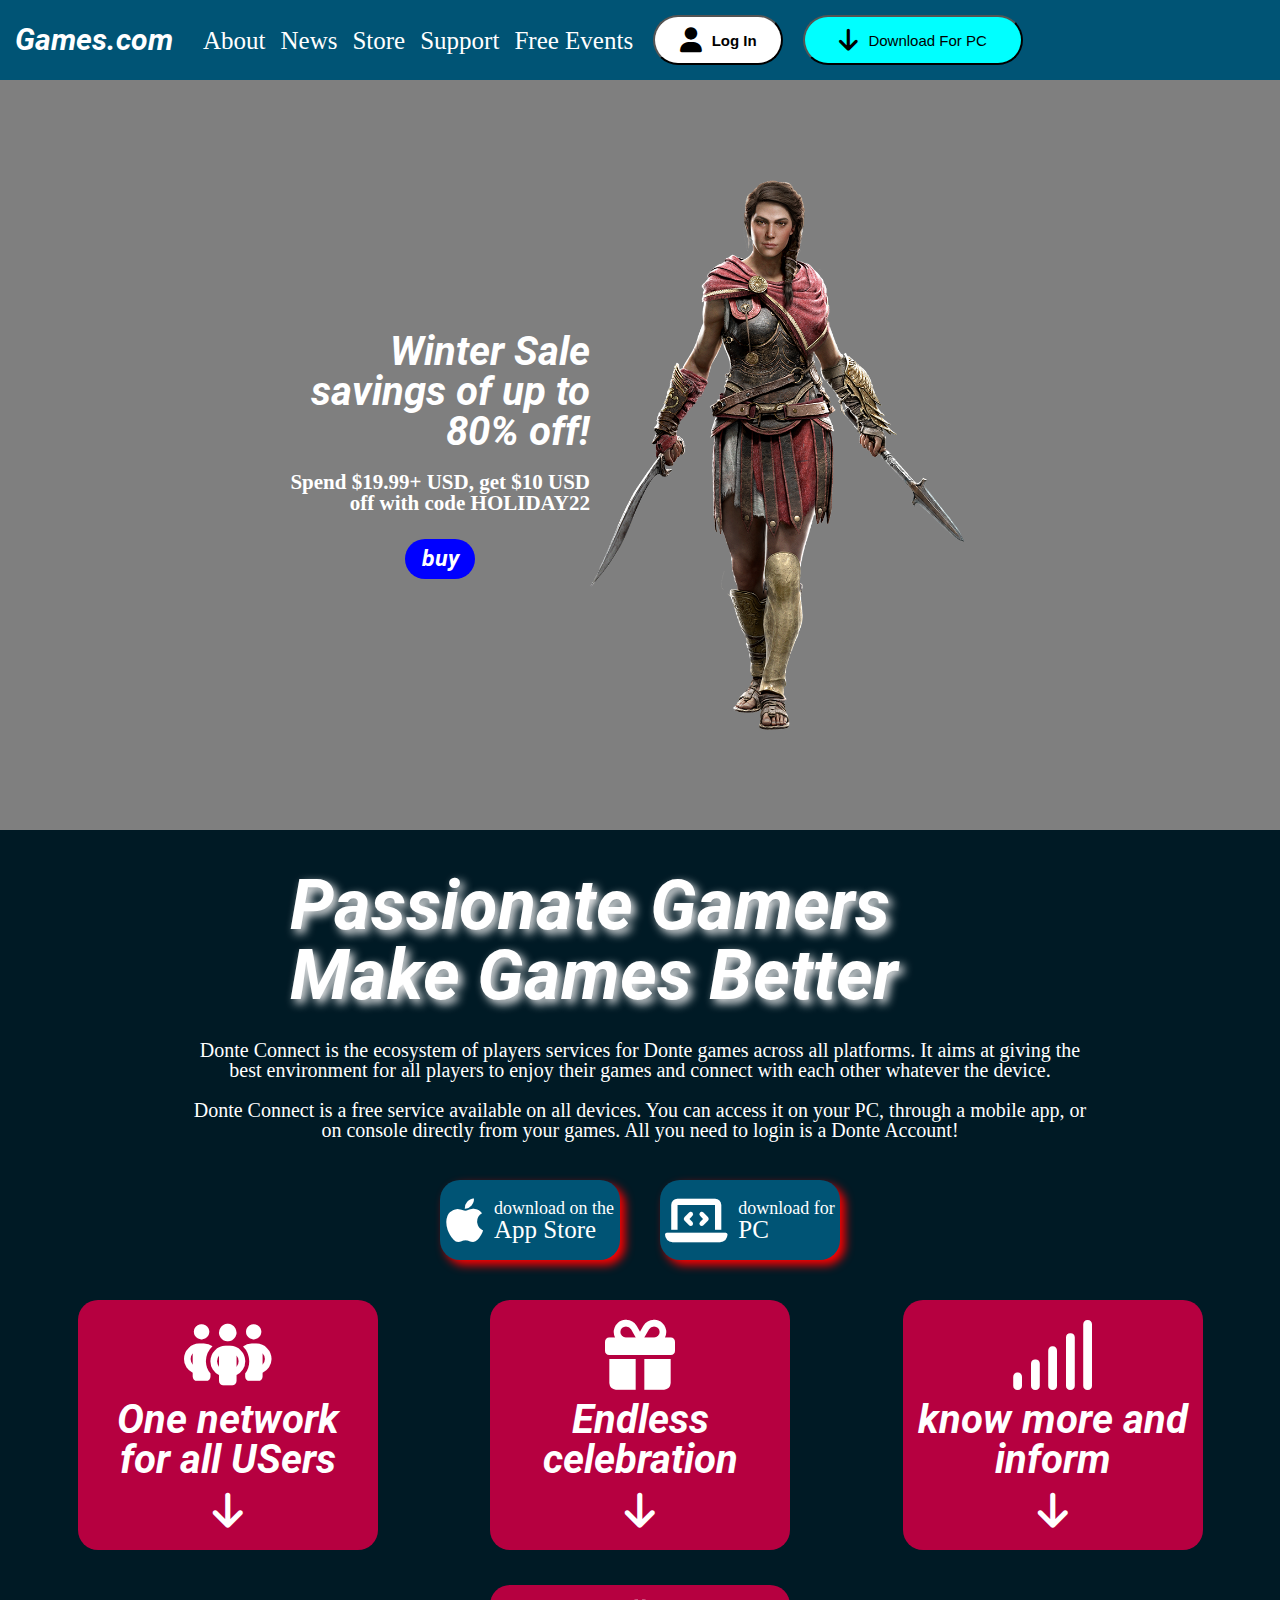
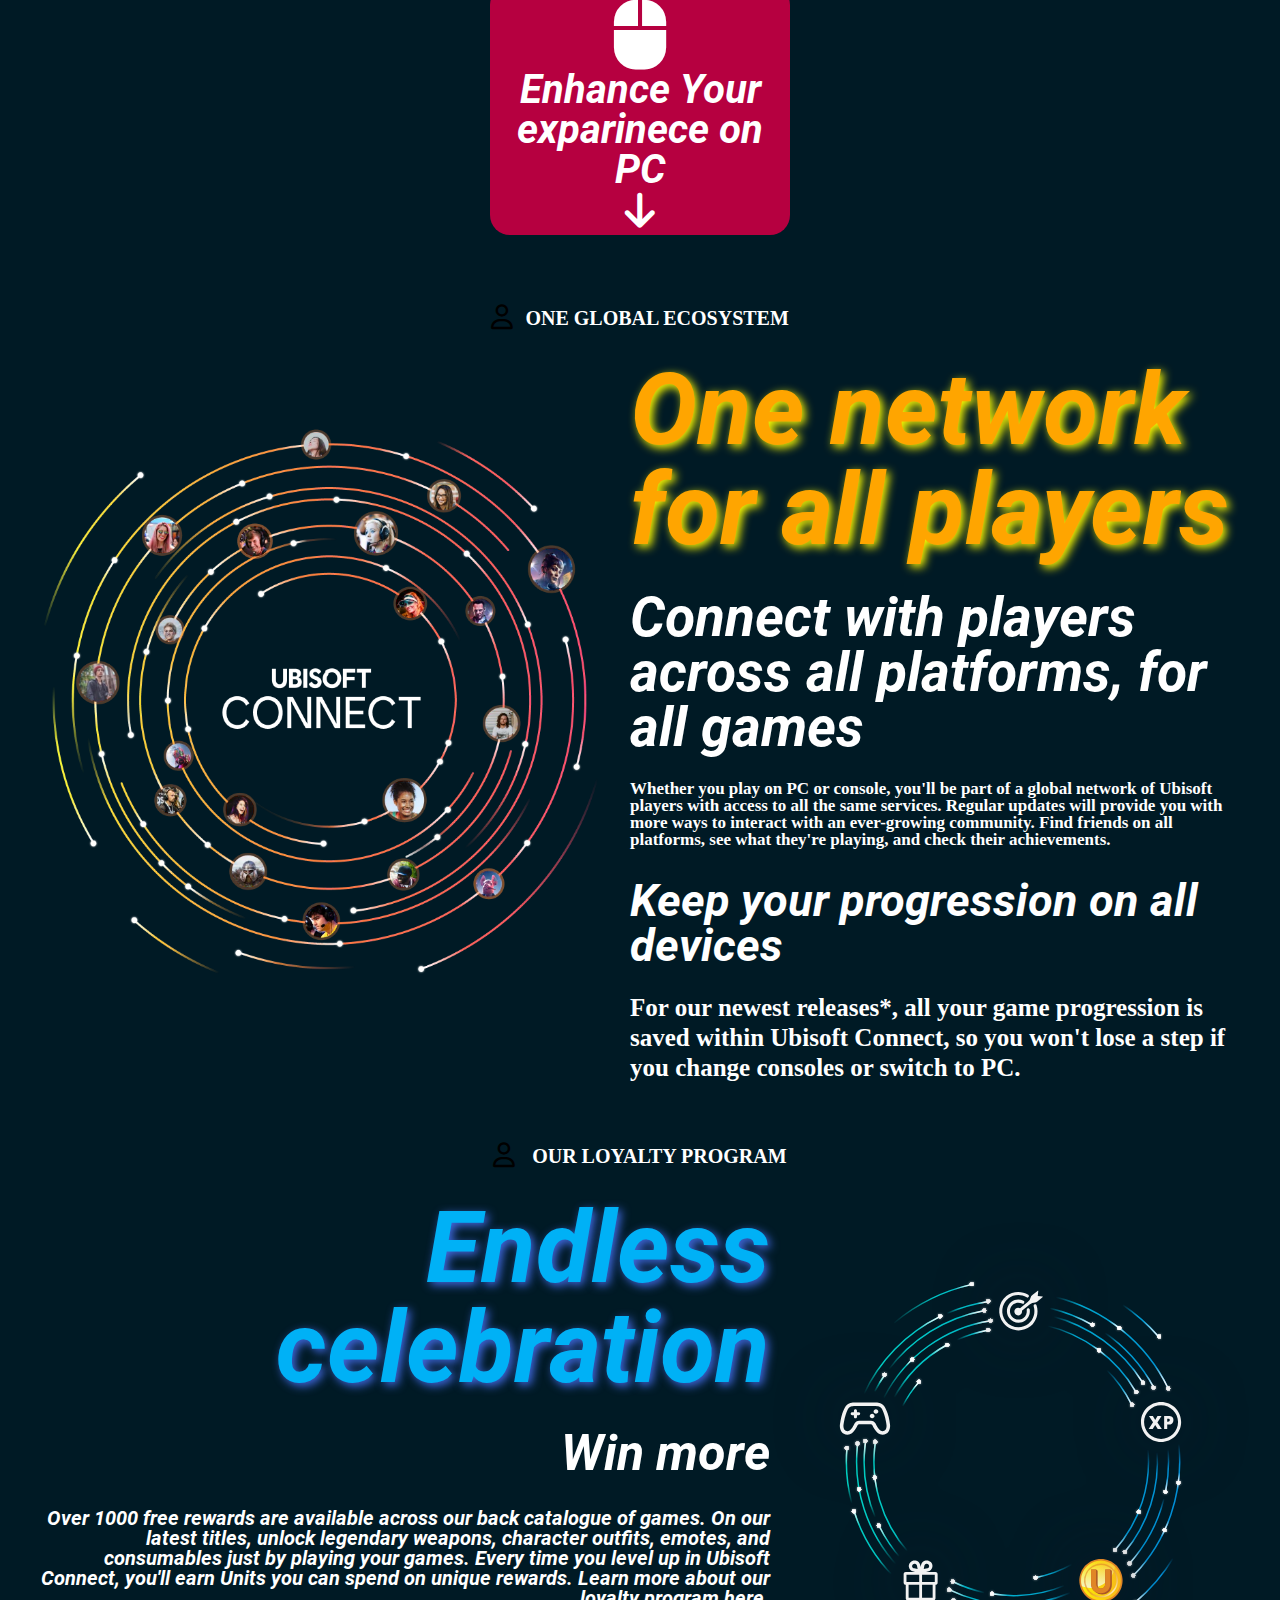
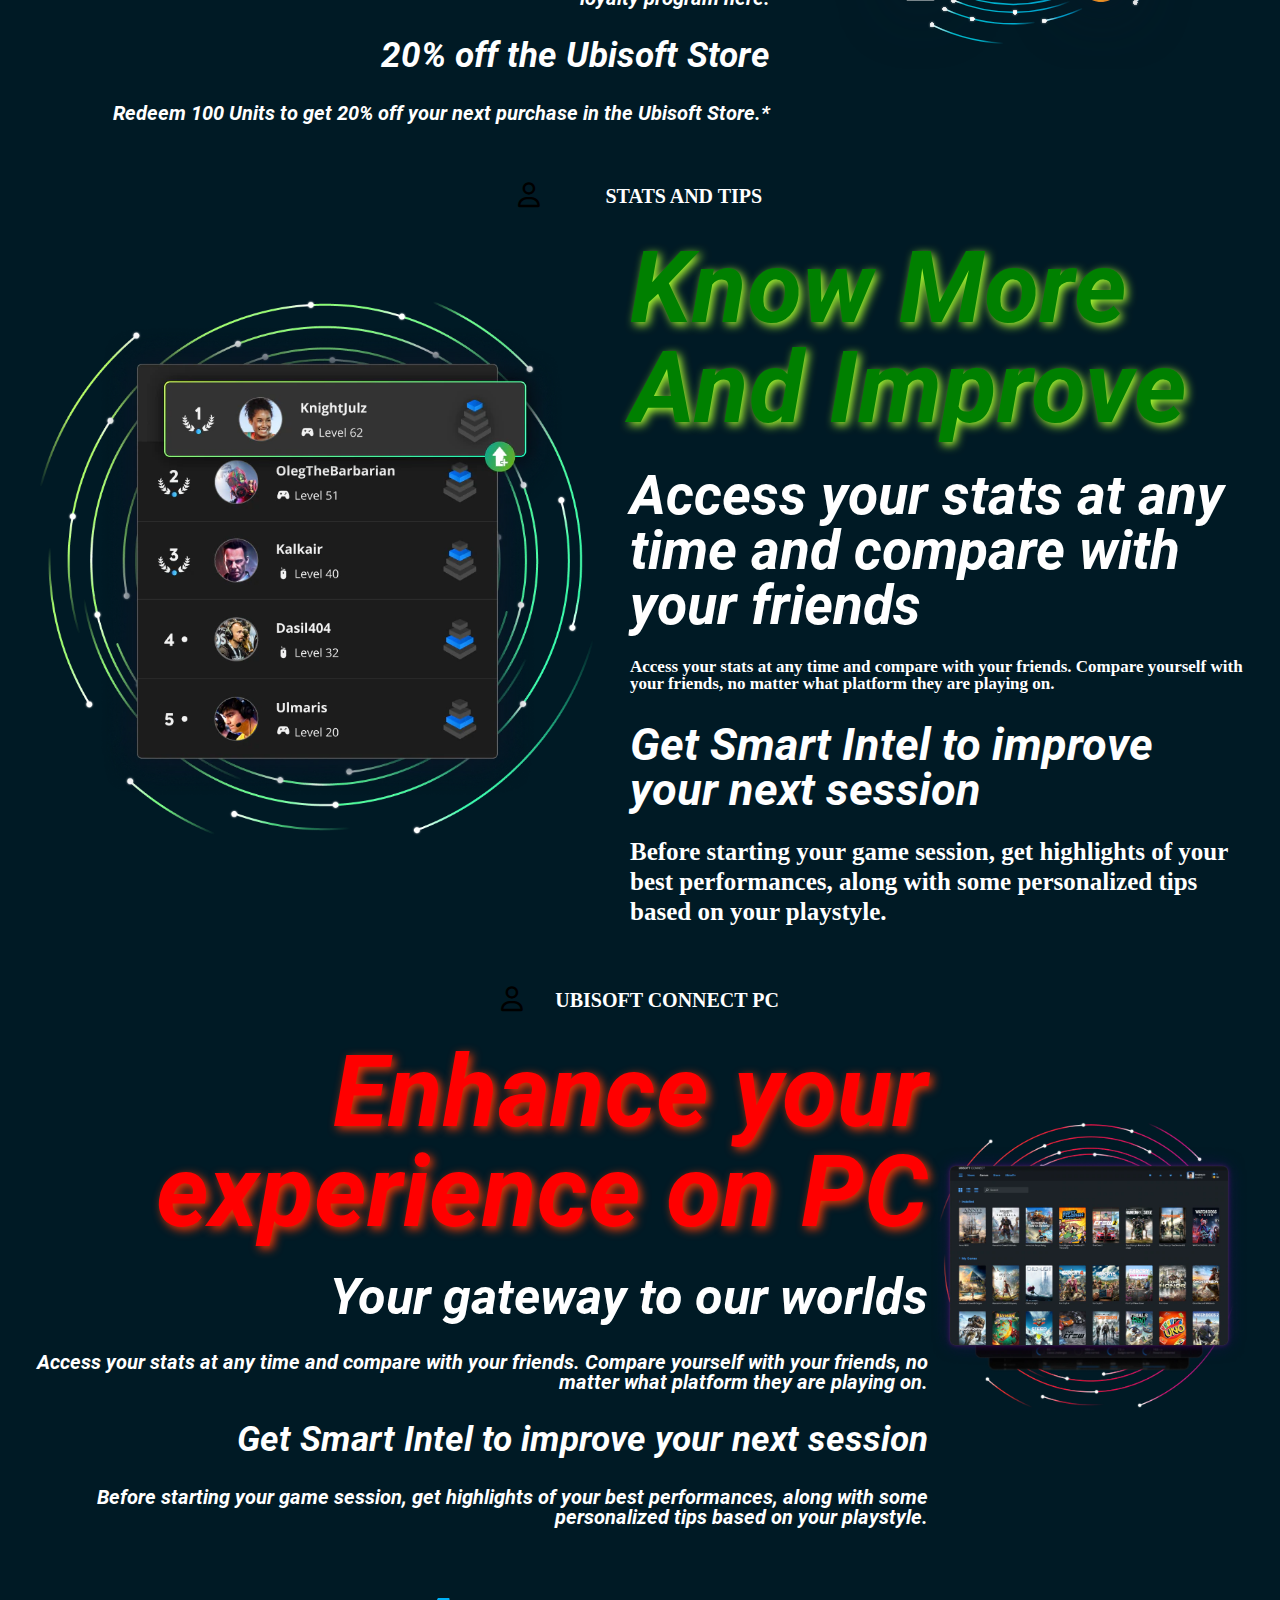
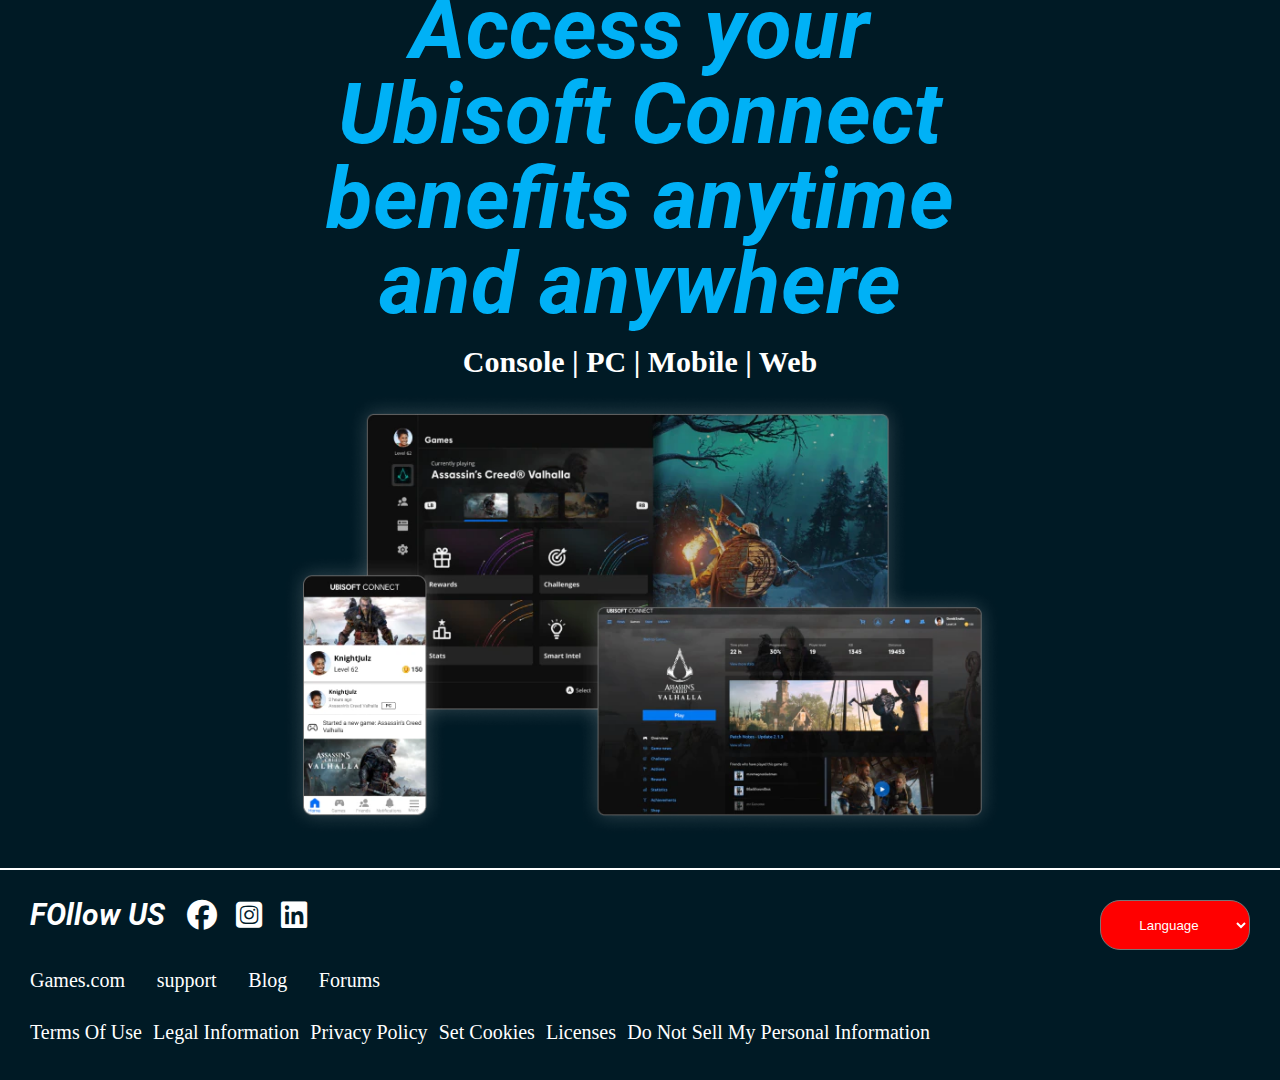
==== commit ca21fcd4: "header#1" ====
--- a/index.html
+++ b/index.html
@@ -15,6 +15,45 @@
     <link rel="icon" href="logo333.jpg" />
   </head>
   <body>
+    <!-- ? -->
+    <header class="header-bg">
+      <div class="navigation-bg">
+        <a class="GG">Games.com</a>
+        <div class="important" id="important">
+          <nav class="navigation">
+            <ul class="nav-ul">
+              <li><a href="#">About</a></li>
+              <li><a href="#">News</a></li>
+              <li><a href="#">Store</a></li>
+              <li><a href="#">Support</a></li>
+              <li><a href="#">Free Events</a></li>
+            </ul>
+          </nav>
+
+          <div class="navigation-div">
+            <button class="users-button">
+              <i class="fa-solid fa-user"></i>
+              Log In
+            </button>
+
+            <button class="download-button">
+              <i class="fa-solid fa-arrow-down down"></i>
+              Download For PC
+            </button>
+          </div>
+        </div>
+        <!-- burger-bar -->
+        <div class="burger-bar">
+          <div class="burger" id="burger">
+            <div class="burger-top"></div>
+            <div class="burger-filling"></div>
+            <div class="burger-bottom"></div>
+          </div>
+        </div>
+        <!-- ;;; -->
+      </div>
+    </header>
+    <!-- ? -->
     <main class="main-bg">
       <section class="section-first">
         <div class="photo-bg">
@@ -92,16 +131,21 @@
             </div>
           </a>
 
-          <div class="first-box">
-            <i class="fa-solid fa-signal"></i>
-            <h5>know more and inform</h5>
-            <i class="fa-solid fa-arrow-down"></i>
-          </div>
-          <div class="first-box">
-            <i class="fa-solid fa-computer-mouse"></i>
-            <h5>Enhance Your exparinece on PC</h5>
-            <i class="fa-solid fa-arrow-down"></i>
-          </div>
+          <a href="#fifth-section">
+            <div class="first-box">
+              <i class="fa-solid fa-signal"></i>
+              <h5>know more and inform</h5>
+              <i class="fa-solid fa-arrow-down"></i>
+            </div>
+          </a>
+
+          <a href="#seventh-section">
+            <div class="first-box">
+              <i class="fa-solid fa-computer-mouse"></i>
+              <h5>Enhance Your exparinece on PC</h5>
+              <i class="fa-solid fa-arrow-down"></i>
+            </div>
+          </a>
         </div>
       </section>
 
@@ -179,7 +223,7 @@
 
       <!-- fifth secotion -->
 
-      <section class="fifth-section">
+      <section class="fifth-section" id="fifth-section">
         <div class="space-around">
           <div class="user">
             <i class="fa-regular fa-user"></i>
@@ -213,7 +257,7 @@
 
       <!-- ! seventh-section -->
 
-      <section class="seventh-section">
+      <section class="seventh-section" id="seventh-section">
         <div class="space-around">
           <div class="user">
             <i class="fa-regular fa-user"></i>
@@ -261,6 +305,52 @@
           <img class="console" src="images/network/console.webp" alt="" />
         </div>
       </section>
+
+      <footer class="footer">
+        <div class="footer-box">
+          <div class="first-footer-box">
+            <h2 class="follow">FOllow US</h2>
+            <div class="social-icons">
+              <a href="https://www.facebook.com/" target="_blank">
+                <i class="fa-brands fa-facebook"></i>
+              </a>
+
+              <a href="https://www.instagram.com/" target="_blank">
+                <i class="fa-brands fa-square-instagram"></i>
+              </a>
+              <a href="https://ge.linkedin.com/" target="_blank">
+                <i class="fa-brands fa-linkedin"></i>
+              </a>
+            </div>
+          </div>
+
+          <div class="second-footer-box">
+            <select name="plan" id="plan" class="language-box">
+              <option value="none" selected disabled hidden>Language</option>
+              <option value="georgia">georgian</option>
+              <option value="italian">italian</option>
+              <option value="turkish">turkish</option>
+              <option value="usa">usa</option>
+              <option value="german">german</option>
+            </select>
+          </div>
+        </div>
+        <div class="another-div">
+          <a href="index.html">Games.com</a>
+          <a href="#">support</a>
+          <a href="#">Blog</a>
+          <a href="#">Forums</a>
+        </div>
+        <div class="second-another-div">
+          <h6>Terms Of Use</h6>
+          <h6>Legal Information</h6>
+          <h6>Privacy Policy</h6>
+          <h6>Set Cookies</h6>
+          <h6>Licenses</h6>
+          <h6>Do Not Sell My Personal Information</h6>
+        </div>
+      </footer>
     </main>
+    <script src="script.js"></script>
   </body>
 </html>
--- a/css/style.css
+++ b/css/style.css
@@ -37,18 +37,26 @@
   display: flex;
   align-items: center;
 }
-.first-title div h2,
+.first-title div h2 {
+  font-size: 40px;
+  font-family: "Roboto";
+  color: white;
+  font-weight: bold;
+  text-align: right;
+  width: 300px;
+}
 .first-title div h3 {
-  font-size: 40px;
+  font-size: 21px;
   color: white;
   font-weight: bold;
   text-align: right;
   width: 300px;
-}
-
+  margin-top: 20px;
+}
 .imageOn {
   background-image: url("../images/top/greek.png");
   width: 400px;
+
   height: 550px;
   background-size: contain;
   background-repeat: no-repeat;
@@ -437,3 +445,197 @@
   width: 100%;
   margin-top: 15px;
 }
+.footer {
+  background-color: var(--background-color);
+  padding: 30px;
+}
+.follow {
+  color: white;
+  font-size: 30px;
+  font-family: "Roboto";
+  font-weight: bold;
+  margin-right: 15px;
+  width: 180px;
+}
+.first-footer-box {
+  display: flex;
+}
+.fa-facebook,
+.fa-square-instagram,
+.fa-linkedin {
+  color: white;
+  font-size: 30px;
+}
+.social-icons {
+  max-width: 120px;
+  width: 100%;
+  display: flex;
+  justify-content: space-between;
+}
+
+.footer-box {
+  display: flex;
+  justify-content: space-between;
+}
+.language-box {
+  background-color: red;
+  width: 150px;
+  height: 50px;
+  border-radius: 20px;
+  text-align: center;
+  color: white;
+}
+.footer {
+  max-width: 1600px;
+  width: 100%;
+  border-top: 2px solid white;
+}
+.main-bg {
+  max-width: 1600px;
+  width: 100%;
+}
+.another-div {
+  max-width: 350px;
+  width: 100%;
+  display: flex;
+  justify-content: space-between;
+  margin-top: 20px;
+}
+.another-div a {
+  color: white;
+  font-size: 20px;
+}
+.second-another-div {
+  display: flex;
+  justify-content: space-between;
+  max-width: 900px;
+  width: 100%;
+  margin-top: 25px;
+  line-height: 35px;
+}
+.second-another-div h6 {
+  font-size: 20px;
+  color: white;
+}
+
+/* ? header */
+.GG {
+  color: white;
+  font-family: "Roboto";
+  font-weight: bold;
+  font-size: 30px;
+}
+.navigation-bg {
+  background-color: var(--accent-darker);
+  padding: 15px;
+}
+.nav-ul {
+  display: flex;
+  gap: 15px;
+}
+.nav-ul li a {
+  font-size: 25px;
+  color: white;
+}
+.navigation-bg {
+  display: flex;
+  align-items: center;
+  gap: 30px;
+}
+.fa-user {
+  color: black;
+  font-size: 25px;
+  margin-right: 10px;
+}
+.users-button {
+  background-color: white;
+  width: 130px;
+  font-size: 15px;
+  font-weight: bold;
+  display: flex;
+  justify-content: center;
+  align-items: center;
+  height: 50px;
+  border-radius: 25px;
+}
+.download-button {
+  width: 220px;
+  font-size: 15px;
+  color: white;
+  background-color: aqua;
+  height: 50px;
+  border-radius: 25px;
+  display: flex;
+  justify-content: center;
+  align-items: center;
+  color: black;
+}
+.navigation-div {
+  display: flex;
+  gap: 20px;
+}
+.down {
+  font-size: 25px;
+  margin-right: 10px;
+}
+.important{
+  display: flex;
+  align-items: center;
+  gap: 20px;
+}
+/* * burger-bar*/
+
+.burger {
+  width: 50px;
+  height: 50px;
+  position: relative;
+  cursor: pointer;
+}
+.burger-top,
+.burger-bottom {
+  width: 50%;
+  position: absolute;
+  height: 10px;
+  background-color: yellow;
+  border-radius: 20px;
+  transition: all 2s;
+}
+.burger-bottom {
+  right: 0;
+  bottom: 0;
+}
+.burger-top {
+  left: 0;
+  top: 0;
+}
+.burger-filling {
+  background-color: #ef476f;
+  width: 100%;
+  height: 15px;
+  border-radius: 20px;
+  position: absolute;
+  top: 50%;
+  transform: translateY(-50%);
+  transition: all 2s;
+}
+.burger.clicked .burger-filling {
+  height: 0;
+}
+
+.burger.clicked .burger-bottom {
+  width: 100%;
+  transform: translateY(-50%) rotate(45deg);
+  right: 0;
+  top: 50%;
+  height: 7px;
+}
+.burger.clicked .burger-top {
+  width: 100%;
+  right: 0;
+  top: 50%;
+  height: 7px;
+  transform: translateY(-50%) rotate(-45deg);
+}
+.burger-bar {
+  display: none;
+}
--- a/css/responsive.css
+++ b/css/responsive.css
@@ -101,8 +101,6 @@
     width: 400px;
   }
 
-
-  
   .title-box {
     font-size: 50px;
     text-align: center;
@@ -202,6 +200,57 @@
   }
   .eighth-h2 {
     width: 80%;
+  }
+  .second-another-div {
+    flex-direction: column;
+    align-items: center;
+    gap: 10px;
+    text-align: center;
+  }
+  .another-div {
+    flex-direction: column;
+    align-items: center;
+    gap: 10px;
+    max-width: none;
+  }
+  .footer-box {
+    align-items: center;
+    gap: 10px;
+    display: flex;
+    flex-direction: column;
+  }
+  .second-footer-box {
+    margin-top: 15px;
+  }
+
+
+  /* ?burger-bar */
+  .navigation-bg{
+    display: flex;
+    justify-content: space-between;
+  }
+  .important{
+    display: none;
+  }
+  
+  .burger-bar{
+    display: block;
+  }
+  .important.show{
+    display: block;
+    display: flex;
+    flex-direction: column;
+  }
+  .nav-ul{
+    flex-direction: column;
+    text-align: center;
+  }
+  .navigation-div{
+    flex-direction: column;
+    align-items: center;
+  }
+  .navigation-bg{
+    flex-direction: column;
   }
 }
 @media (max-width: 480px) {
@@ -268,4 +317,24 @@
     font-size: 25px;
     width: 250px;
   }
+  .second-another-div {
+    flex-direction: column;
+    align-items: center;
+    gap: 10px;
+    text-align: center;
+  }
+  .another-div {
+    flex-direction: column;
+    align-items: center;
+    gap: 10px;
+  }
+  .footer-box {
+    display: flex;
+    flex-direction: column;
+    align-items: center;
+    gap: 10px;
+  }
+  .second-footer-box {
+    margin-top: 15px;
+  }
 }
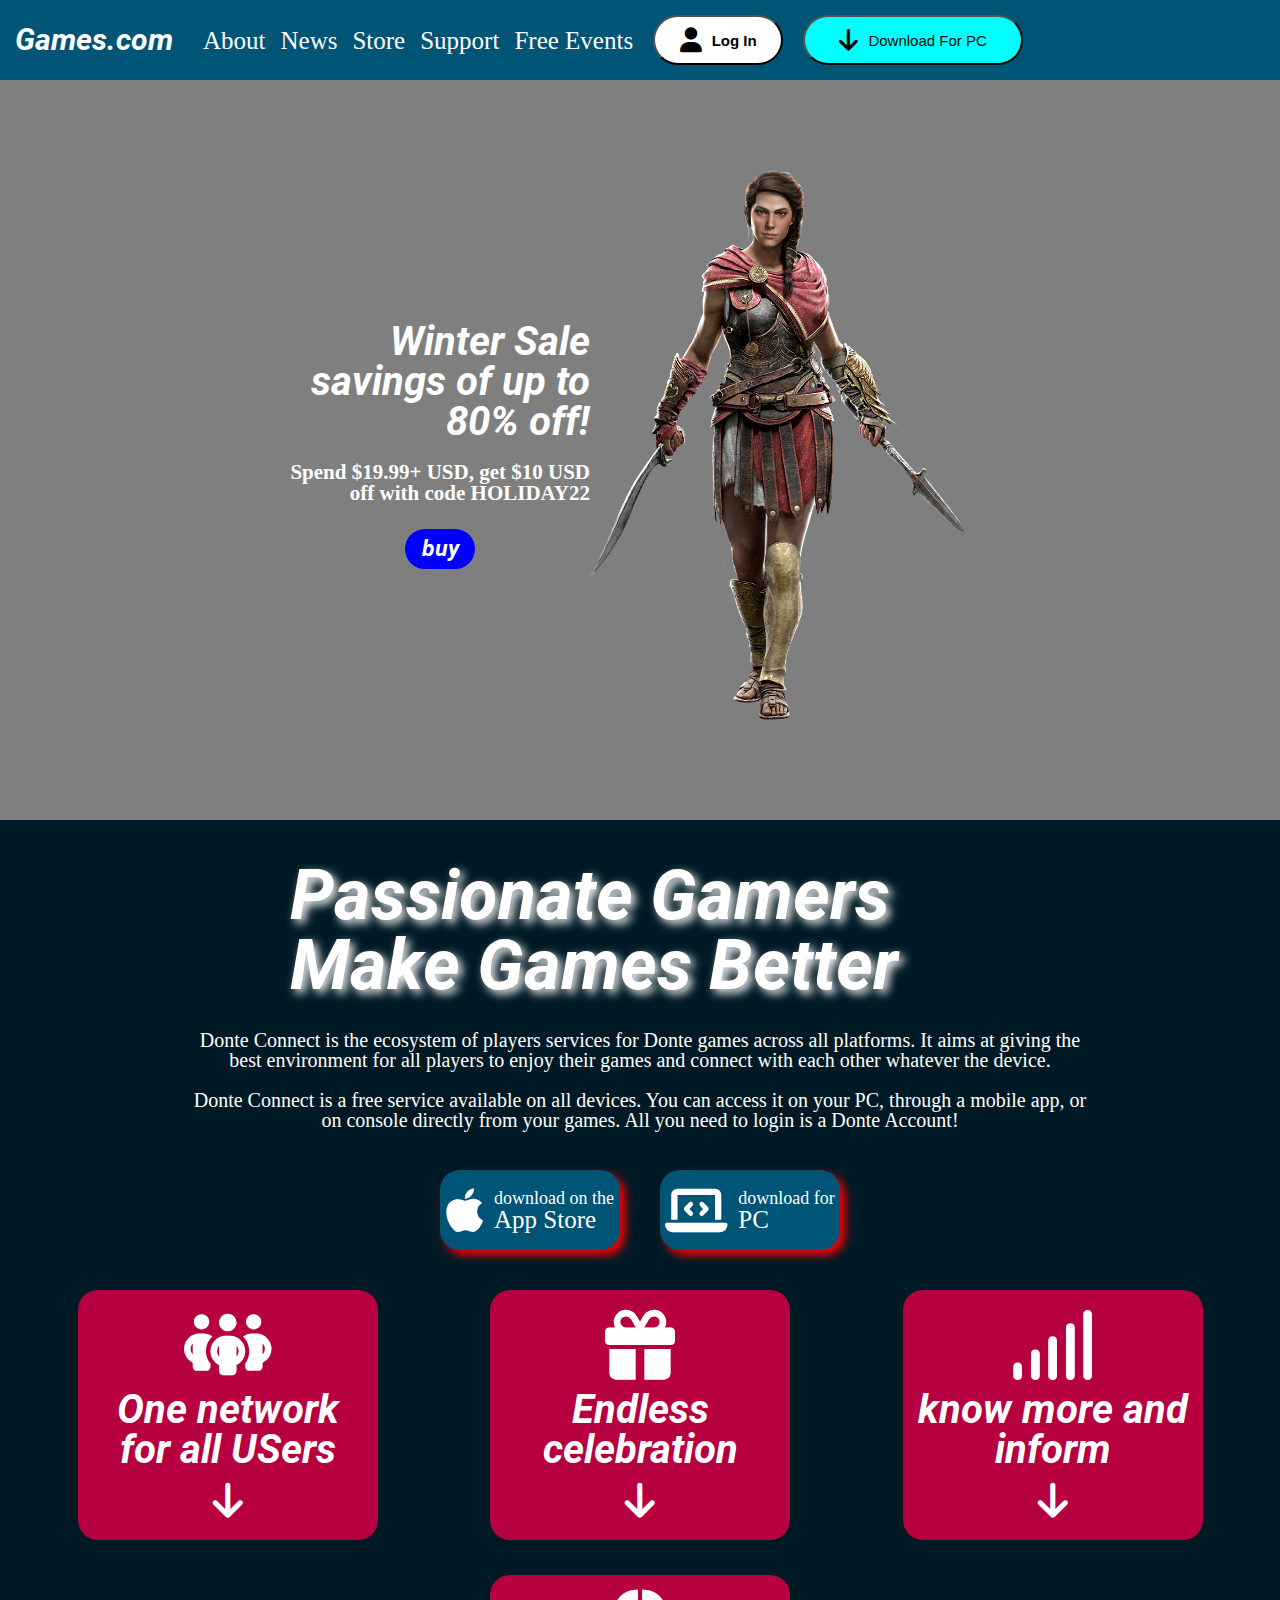
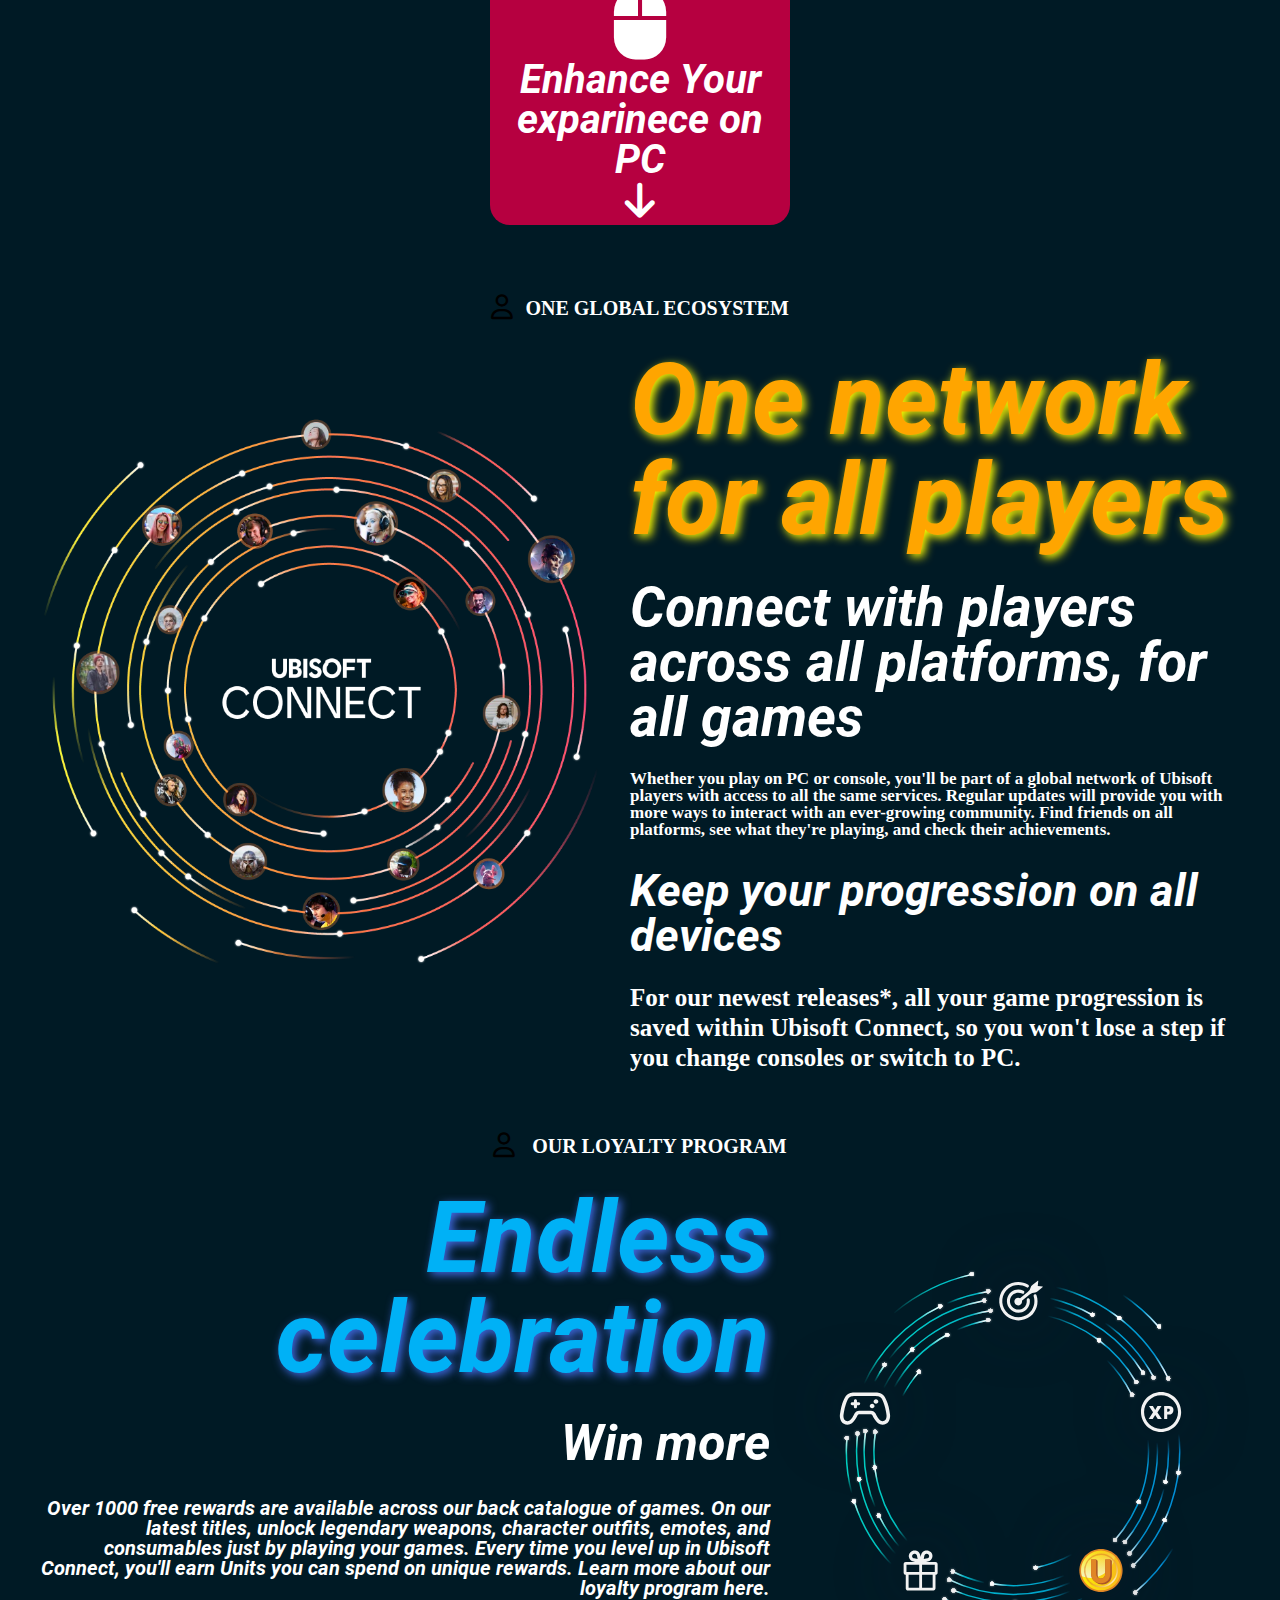
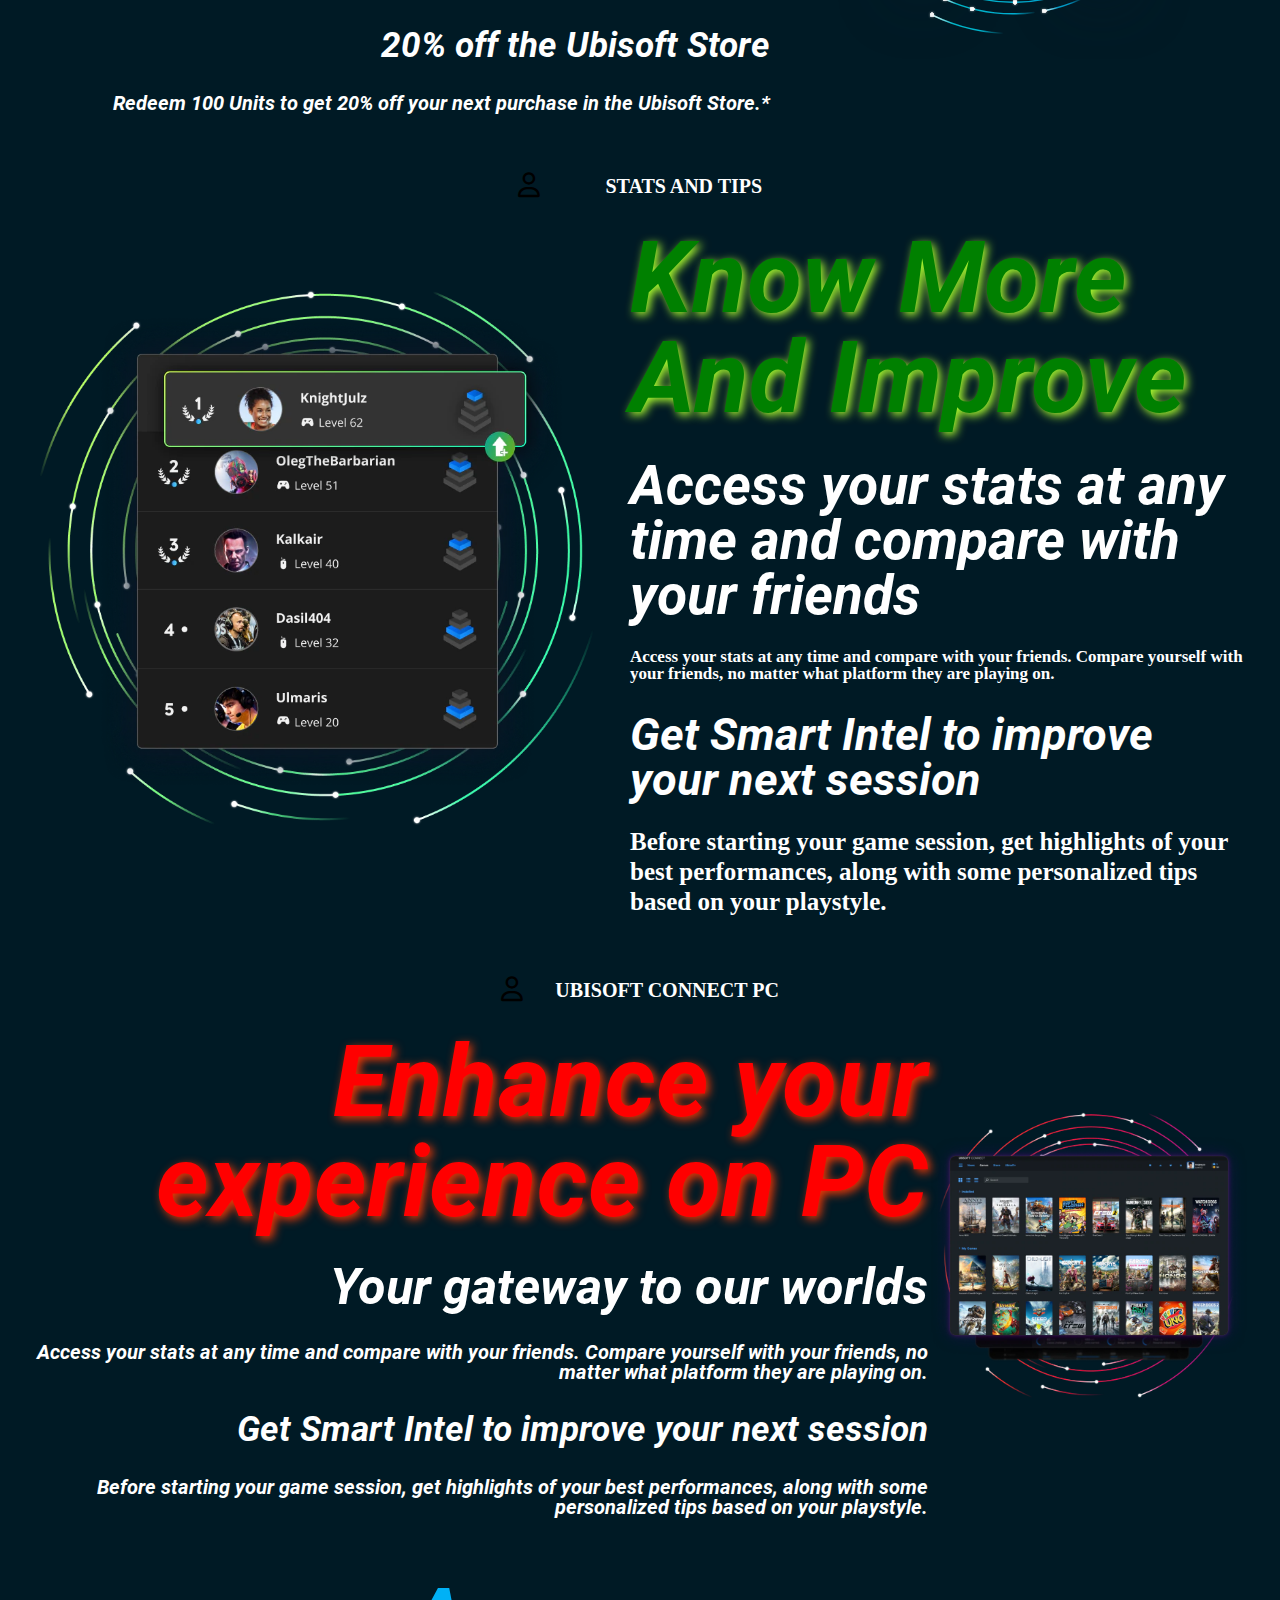
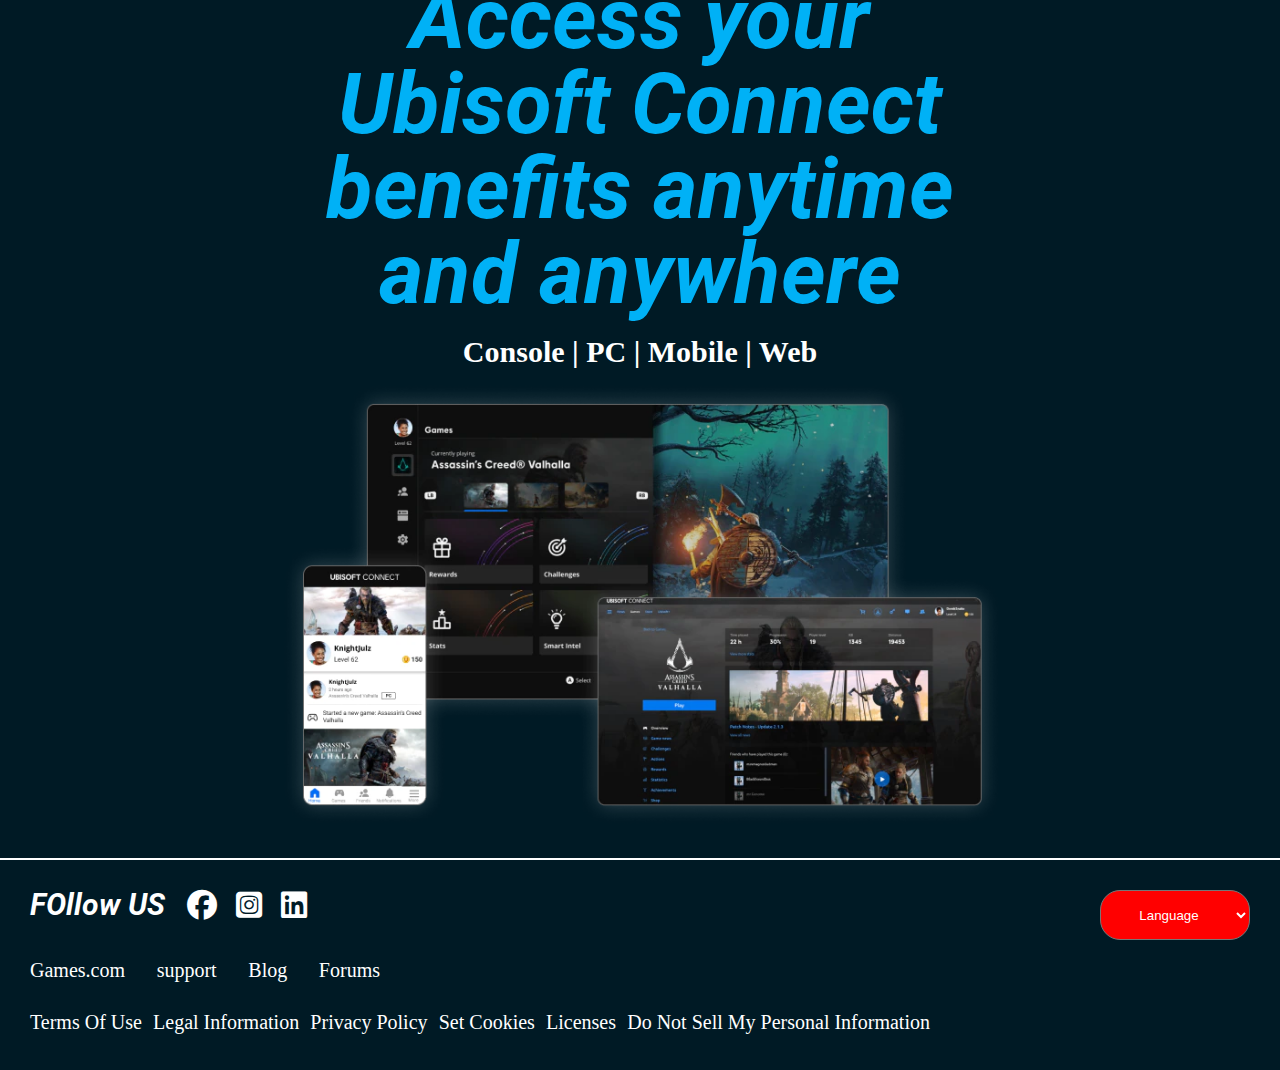
==== commit c2d9865b: "topIcon" ====
--- a/index.html
+++ b/index.html
@@ -31,7 +31,7 @@
           </nav>
 
           <div class="navigation-div">
-            <button class="users-button">
+            <button class="users-button" id="login">
               <i class="fa-solid fa-user"></i>
               Log In
             </button>
@@ -184,7 +184,9 @@
           </div>
         </div>
       </section>
-
+      <!--? -->
+      <i class="fa-solid fa-arrow-up" id="top"></i>
+      <!-- ? -->
       <!-- fourth section -->
 
       <section class="fourth-section" id="fourth-section">
@@ -351,6 +353,8 @@
         </div>
       </footer>
     </main>
+    
     <script src="script.js"></script>
+
   </body>
 </html>
--- a/css/style.css
+++ b/css/style.css
@@ -1,6 +1,7 @@
 .section-first {
   max-width: 1600px;
   width: 100%;
+  padding-top: 70px;
 }
 
 .photo-bg {
@@ -578,7 +579,7 @@
   font-size: 25px;
   margin-right: 10px;
 }
-.important{
+.important {
   display: flex;
   align-items: center;
   gap: 20px;
@@ -639,3 +640,63 @@
 .burger-bar {
   display: none;
 }
+/* ? */
+
+.content {
+  display: none;
+  width: 500px;
+  height: 500px;
+  position: fixed;
+  top: 50%;
+  left: 50%;
+  transform: translate(-50%, -50%);
+  background-color: red;
+}
+.close {
+  font-size: 30px;
+  position: fixed;
+  top: 30px;
+  right: 30px;
+  cursor: pointer;
+}
+.content.active {
+  display: block;
+}
+.photo-bg {
+  position: relative;
+}
+
+.fa-arrow-up {
+  font-size: 40px;
+  color: red;
+  position: fixed;
+  bottom: 40px;
+  right: 40px;
+  cursor: pointer;
+}
+.header-bg {
+  position: fixed;
+  width: 100%;
+  top: 0;
+  right: 0;
+  z-index: 5;
+}
+
+
+#top{
+  display: none;
+}
+#top.activeIcon{
+  display: block;
+}
+
+
+
+.navigation-bg.newBgColor{
+  background-color: aqua;
+
+}
+
+.navigation-bg.newBgColor .nav-ul li a{
+  color: red;
+}--- a/css/responsive.css
+++ b/css/responsive.css
@@ -88,6 +88,34 @@
   .eighth-h2 {
     width: 70%;
   }
+  /* ?burger-bar */
+  .navigation-bg{
+    display: flex;
+    justify-content: space-between;
+  }
+  .important{
+    display: none;
+  }
+  
+  .burger-bar{
+    display: block;
+  }
+  .important.show{
+    display: block;
+    display: flex;
+    flex-direction: column;
+  }
+  .nav-ul{
+    flex-direction: column;
+    text-align: center;
+  }
+  .navigation-div{
+    flex-direction: column;
+    align-items: center;
+  }
+  .navigation-bg{
+    flex-direction: column;
+  }
 }
 @media (max-width: 768px) {
   .photo-bg {
@@ -224,34 +252,7 @@
   }
 
 
-  /* ?burger-bar */
-  .navigation-bg{
-    display: flex;
-    justify-content: space-between;
-  }
-  .important{
-    display: none;
-  }
   
-  .burger-bar{
-    display: block;
-  }
-  .important.show{
-    display: block;
-    display: flex;
-    flex-direction: column;
-  }
-  .nav-ul{
-    flex-direction: column;
-    text-align: center;
-  }
-  .navigation-div{
-    flex-direction: column;
-    align-items: center;
-  }
-  .navigation-bg{
-    flex-direction: column;
-  }
 }
 @media (max-width: 480px) {
   .photo-bg {
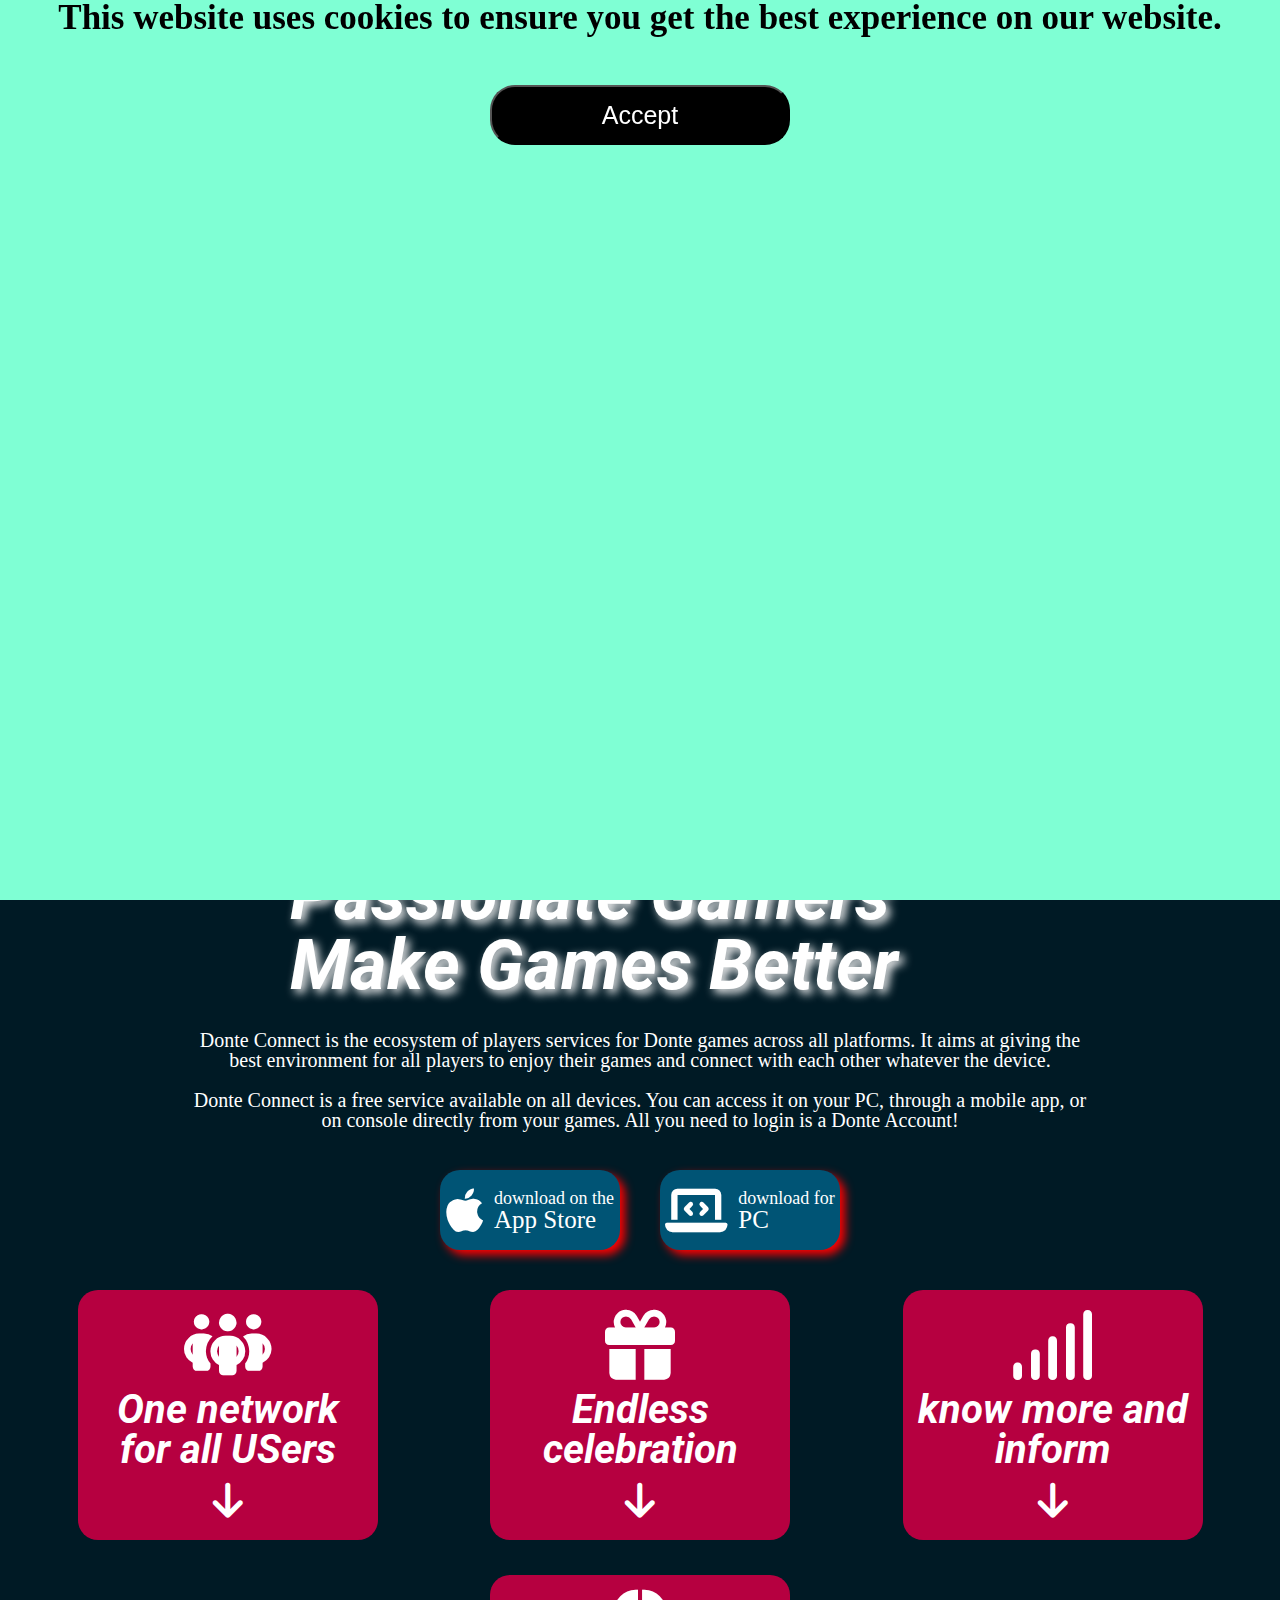
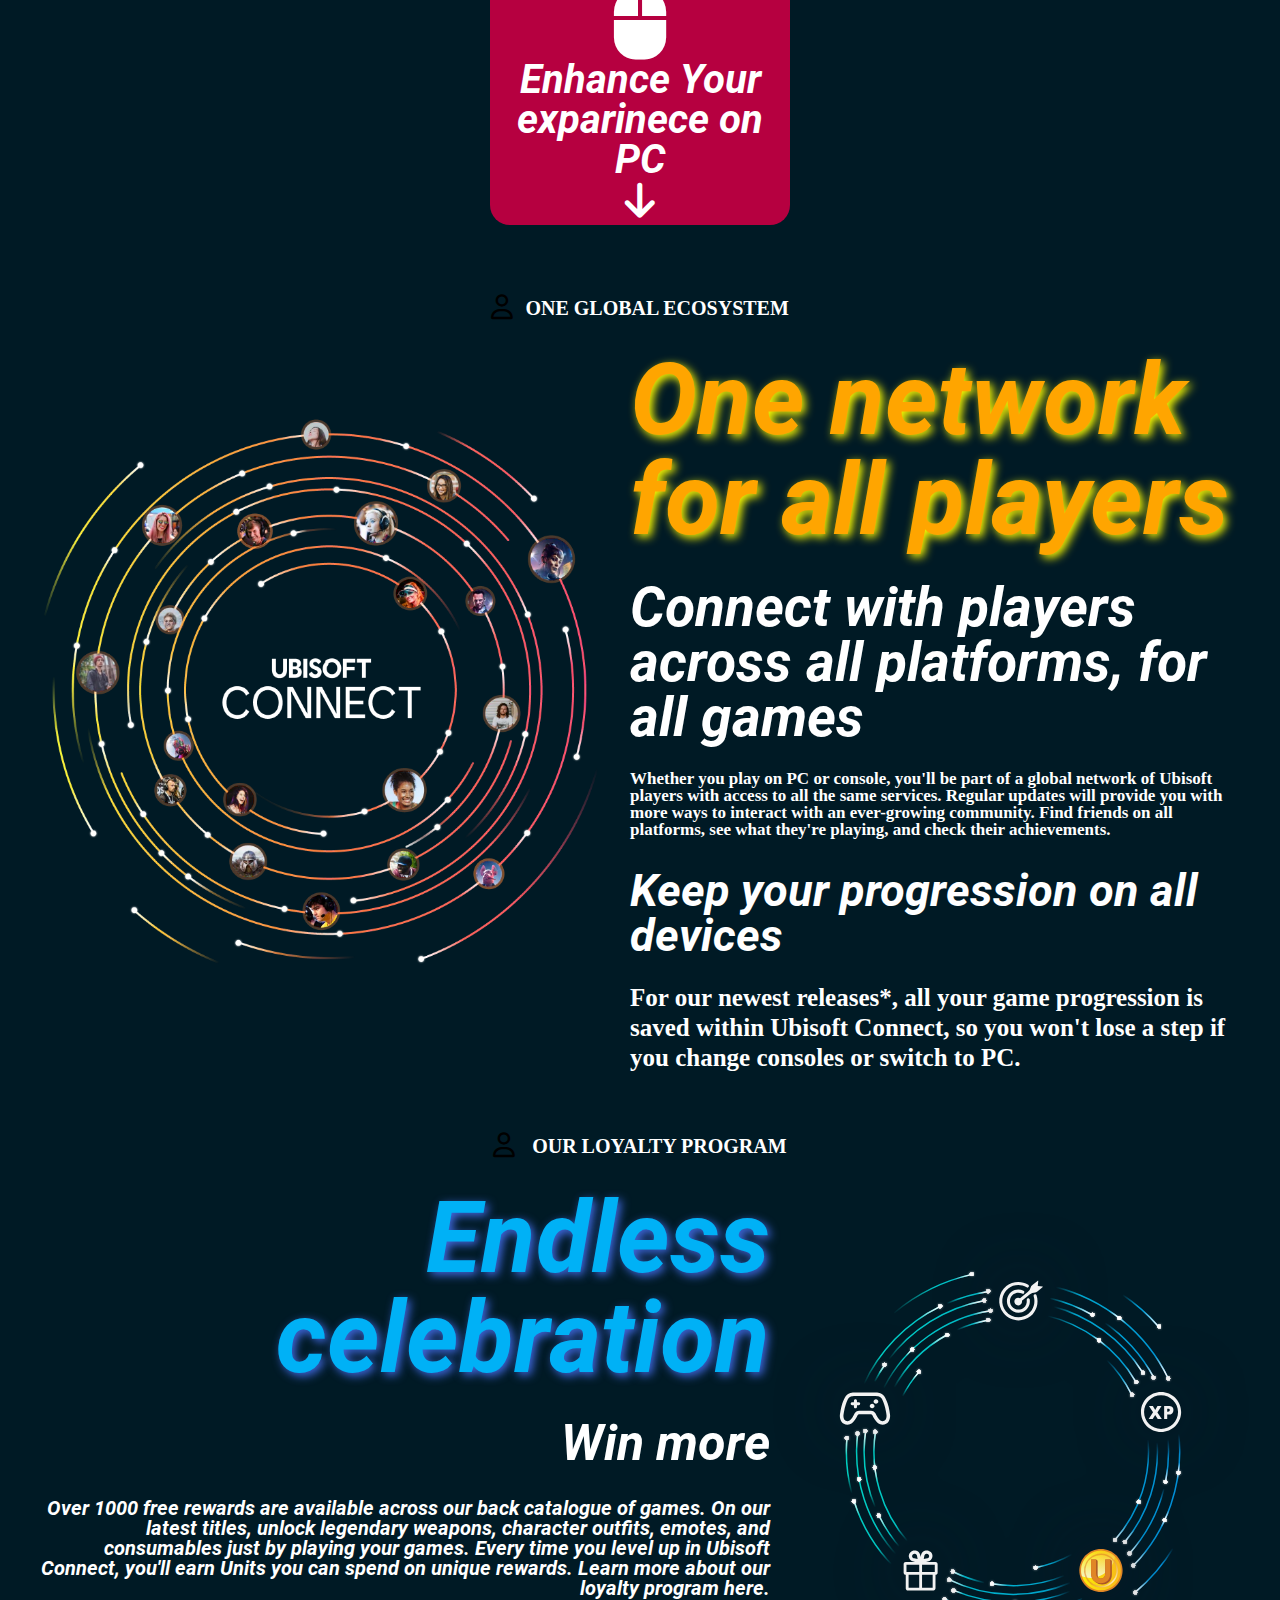
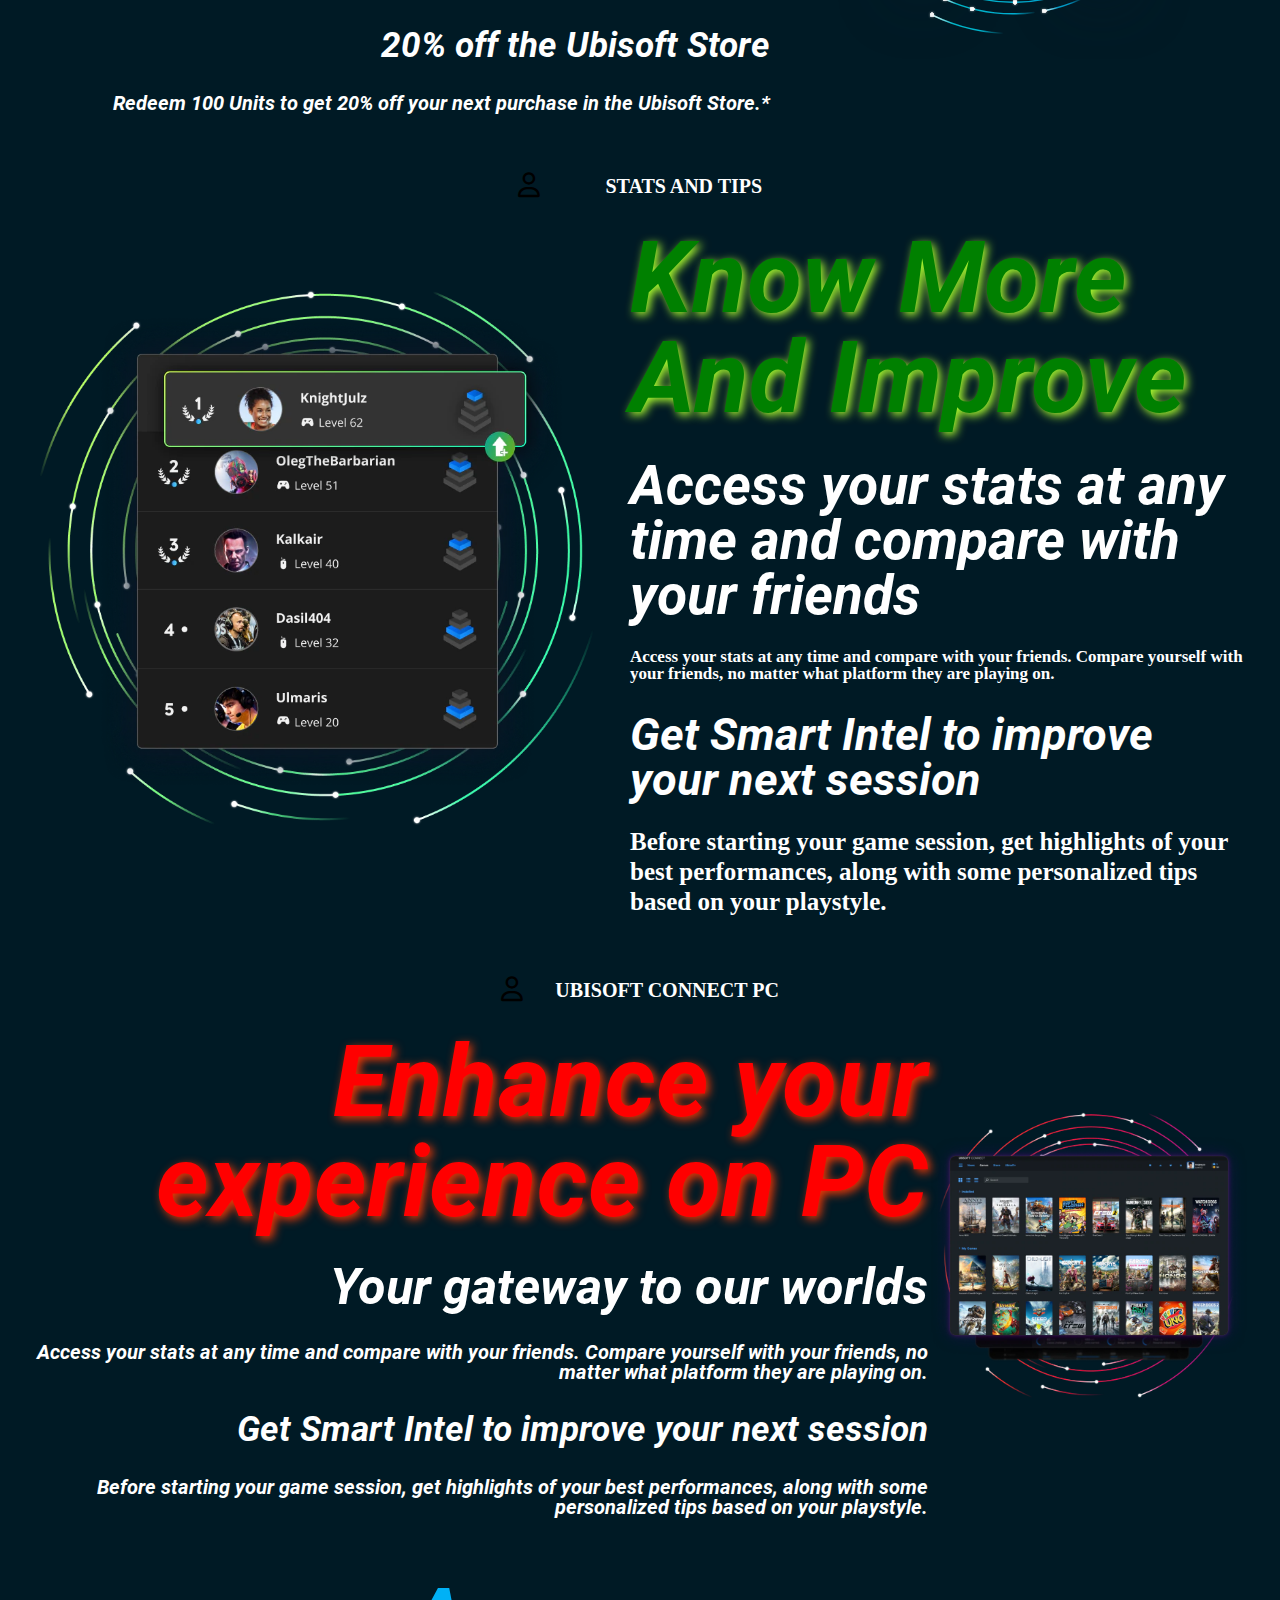
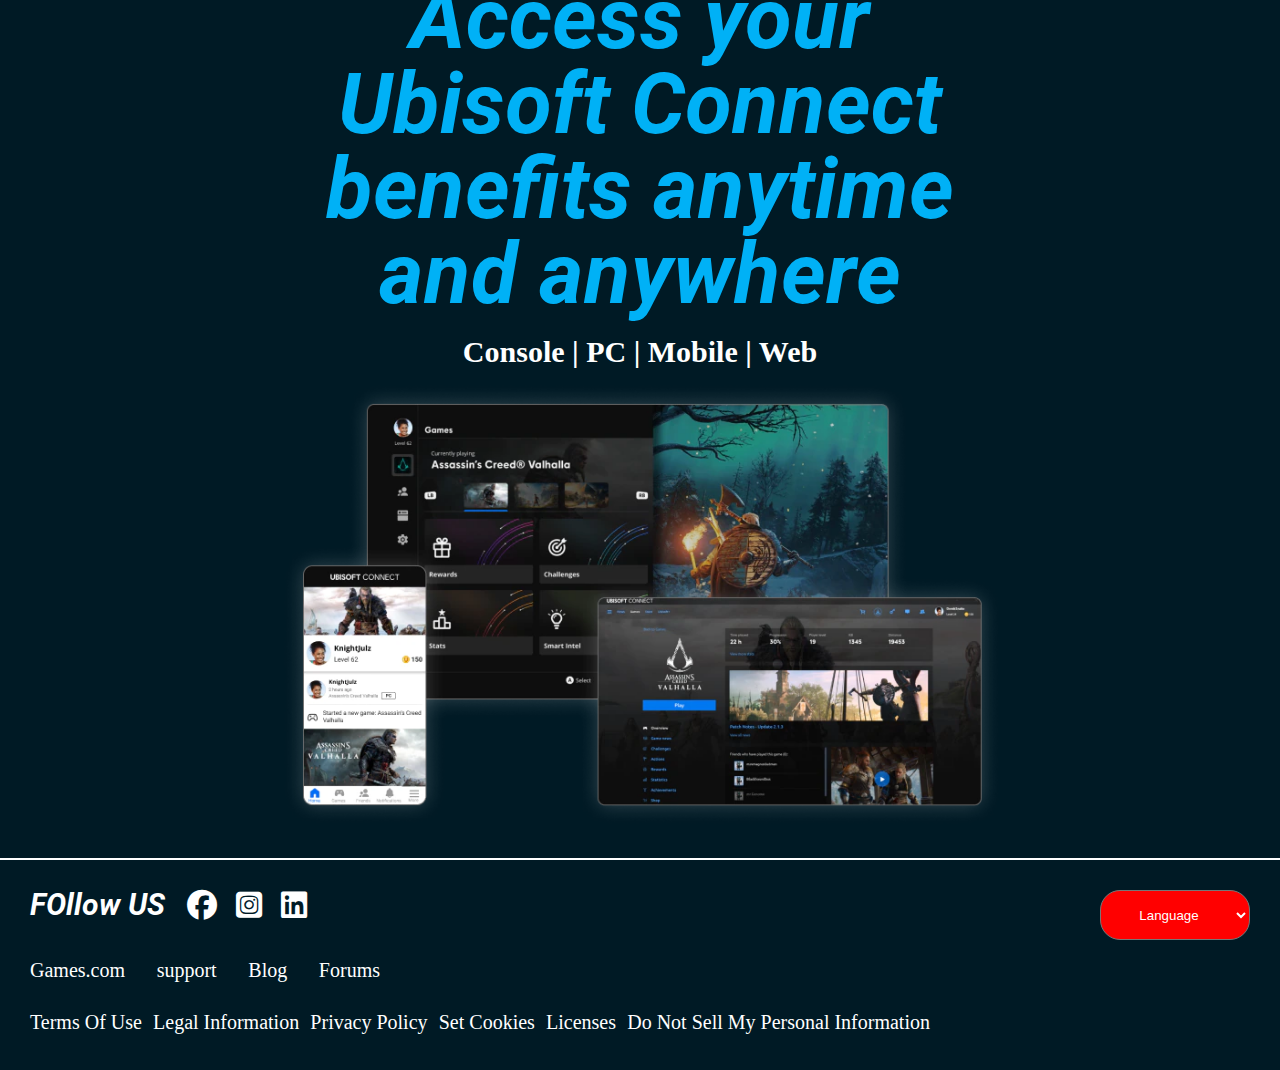
==== commit ebf7a905: "cookiesNotification" ====
--- a/index.html
+++ b/index.html
@@ -7,6 +7,8 @@
     <link rel="stylesheet" href="css/reset.css" />
     <link rel="stylesheet" href="css/font.css" />
     <link rel="stylesheet" href="css/style.css" />
+    <link rel="stylesheet" href="login.css" />
+    <link rel="stylesheet" href="cookiesNotification.css" />
     <link rel="stylesheet" href="css/responsive.css" />
     <link
       rel="stylesheet"
@@ -22,16 +24,18 @@
         <div class="important" id="important">
           <nav class="navigation">
             <ul class="nav-ul">
-              <li><a href="#">About</a></li>
+              <li><a href="index.html">About</a></li>
               <li><a href="#">News</a></li>
-              <li><a href="#">Store</a></li>
+              <li><a href="store.html">Store</a></li>
               <li><a href="#">Support</a></li>
-              <li><a href="#">Free Events</a></li>
+              <li>
+                <a href="product.html">Free Events</a>
+              </li>
             </ul>
           </nav>
 
           <div class="navigation-div">
-            <button class="users-button" id="login">
+            <button class="users-button" id="btnLogIn">
               <i class="fa-solid fa-user"></i>
               Log In
             </button>
@@ -353,8 +357,36 @@
         </div>
       </footer>
     </main>
-    
+    <div class="overlay" id="overlayDivvv">
+      <div class="close" id="close">X</div>
+      <div class="height">
+        <form action="" class="form-el" id="loginn" method="get">
+          <div class="column">
+            <label for="emailField">Email</label>
+            <input type="email" name="email" id="emailField" />
+            <p class="error-text" id="error-email"></p>
+          </div>
+          <div class="column">
+            <label for="passwField">Password</label>
+            <input type="password" name="passw" id="passwField" />
+            <i class="fa-regular fa-eye eye" id="eye"></i>
+          </div>
+          <p class="error-text" id="error-passw"></p>
+          <button class="logIn" type="submit">Log In</button>
+        </form>
+      </div>
+    </div>
+    <!-- ! -->
+    <div class="cookie-notification" id="cookie-notification">
+      <div>
+        <p>
+          This website uses cookies to ensure you get the best experience on our
+          website.
+        </p>
+        <button id="accept-cookies">Accept</button>
+      </div>
+    </div>
     <script src="script.js"></script>
-
+    <script type="module" src="main.js"></script>
   </body>
 </html>
--- a/login.css
+++ b/login.css
@@ -0,0 +1,67 @@
+.overlay {
+  position: fixed;
+  top: 0;
+  left: 0;
+  width: 100%;
+  height: 100%;
+  background-color: white;
+  z-index: 999;
+  display: none;
+}
+.overlay.overlayAcc {
+  display: block;
+}
+.overlay.overlayAcc .MAIN{
+  display: none;
+}
+.column {
+  display: flex;
+  flex-direction: column;
+  text-align: center;
+}
+
+.form-el {
+  max-width: 300px;
+  width: 100%;
+}
+.height {
+  height: 100vh;
+  display: flex;
+  align-items: center;
+  justify-content: center;
+}
+.logIn {
+  background-color: green;
+  color: white;
+  height: 70px;
+  display: flex;
+  align-items: center;
+  justify-content: center;
+  font-size: 30px;
+  width: 100%;
+  border-radius: 20px;
+  cursor: pointer;
+  margin-top: 30px;
+}
+.error-text {
+  color: red;
+}
+#btnLogIn {
+  cursor: pointer;
+}
+.close {
+  font-size: 35px;
+  position: fixed;
+  top: 30px;
+  right: 20px;
+  color: black;
+  font-weight: bold;
+}
+.column{
+  position: relative;
+}
+.eye{
+  position: absolute;
+  right: 15px;
+  bottom: 2px;
+}--- a/cookiesNotification.css
+++ b/cookiesNotification.css
@@ -0,0 +1,35 @@
+.cookie-notification {
+  position: fixed;
+  top: 0;
+  right: 0;
+  width: 100%;
+  height: 100%;
+  background-color: aquamarine;
+  color: black;
+  display: flex;
+  align-items: center;
+  justify-content: center;
+  z-index: 9999;
+  font-size: 35px;
+  text-align: center;
+  font-weight: bold;
+}
+.cookie-notification div {
+  display: flex;
+  flex-direction: column;
+  align-items: center;
+  gap: 50px;
+}
+.cookie-notification div button {
+  display: flex;
+  align-items: center;
+  justify-content: center;
+  color: white;
+  background-color: black;
+  border-radius: 25px;
+  max-width: 300px;
+  width: 100%;
+  font-size: 25px;
+  height: 60px;
+  cursor: pointer;
+}
--- a/css/responsive.css
+++ b/css/responsive.css
@@ -89,32 +89,92 @@
     width: 70%;
   }
   /* ?burger-bar */
-  .navigation-bg{
+  .navigation-bg {
     display: flex;
     justify-content: space-between;
   }
-  .important{
+  .important {
     display: none;
   }
-  
-  .burger-bar{
+
+  .burger-bar {
     display: block;
   }
-  .important.show{
+  .important.show {
     display: block;
     display: flex;
     flex-direction: column;
   }
-  .nav-ul{
-    flex-direction: column;
-    text-align: center;
-  }
-  .navigation-div{
-    flex-direction: column;
-    align-items: center;
-  }
-  .navigation-bg{
-    flex-direction: column;
+  .nav-ul {
+    flex-direction: column;
+    text-align: center;
+  }
+  .navigation-div {
+    flex-direction: column;
+    align-items: center;
+  }
+  .navigation-bg {
+    flex-direction: column;
+  }
+
+  /* ! */
+  .store-imageOn {
+    width: 50%;
+    background-size: cover;
+    background-position: center;
+  }
+  .main-store-title {
+    margin: 0 auto;
+    width: 48%;
+  }
+  .Assassin-h2 {
+    font-size: 25px;
+  }
+  .storyImg {
+    width: 360px;
+  }
+  .storyImg2 {
+    width: 360px;
+  }
+  .product-video-container {
+    padding-top: 140px;
+  }
+}
+@media (max-width: 900px) {
+  .product-box2 div {
+    flex-direction: column;
+  }
+  .second-product-section {
+    display: flex;
+    align-items: center;
+    flex-direction: column;
+  }
+  .product-box {
+    text-align: center;
+  }
+  .product-box2 {
+    display: flex;
+    flex-direction: column;
+    align-items: center;
+  }
+  .inproductBox {
+    width: 120px;
+    height: 40px;
+    font-size: 13px;
+  }
+  .incontainer div {
+    flex-direction: column;
+  }
+  .media {
+    width: 100%;
+  }
+  .game-container {
+    flex-direction: column;
+  }
+  .game-container div {
+    width: 100%;
+    padding: 20px;
+    text-align: center;
   }
 }
 @media (max-width: 768px) {
@@ -250,9 +310,68 @@
   .second-footer-box {
     margin-top: 15px;
   }
-
-
-  
+  /* ? */
+  .store-title {
+    display: flex;
+    flex-direction: column;
+    align-items: center;
+  }
+  .store-flex {
+    flex-direction: column-reverse;
+  }
+  .main-store-title {
+    width: 90%;
+  }
+  .store-h2-1 {
+    font-size: 40px;
+    text-align: center;
+  }
+  .store-h3-1 {
+    text-align: center;
+  }
+  .store-imageOn {
+    width: 90%;
+    background-position: top;
+    height: 470px;
+    margin-left: auto;
+    margin-right: auto;
+    margin-top: 0;
+  }
+  .store-image-bg {
+    height: 650px;
+  }
+  .Assassin {
+    display: none;
+  }
+  .Assassin-flex {
+    margin-top: 40px;
+  }
+  .storyImg {
+    width: 100%;
+  }
+  .storyImg2 {
+    width: 100%;
+  }
+  .storyDiv {
+    width: 90%;
+  }
+  .storyBox h3 {
+    font-size: 35px;
+  }
+  .storyBox h4 {
+    font-size: 20px;
+  }
+
+  .storyDiv {
+    display: flex;
+    flex-direction: column;
+  }
+  .storyBox {
+    width: 100%;
+    padding-top: 20px;
+    padding-bottom: 20px;
+    height: fit-content;
+  }
 }
 @media (max-width: 480px) {
   .photo-bg {
@@ -338,4 +457,48 @@
   .second-footer-box {
     margin-top: 15px;
   }
+  .store-h2-1 {
+    font-size: 30px;
+  }
+  .store-imageOn {
+    width: 100%;
+  }
+  .store-container-h2 {
+    text-align: center;
+    font-size: 25px;
+  }
+  .Assassin-h2 {
+    font-size: 20px;
+  }
+  .Assassin-flex {
+    text-align: center;
+  }
+  .Assassin-h3 {
+    font-size: 16px;
+  }
+  .first-store-section {
+    padding-top: 140px;
+  }
+  .storyDiv {
+    display: flex;
+    flex-direction: column;
+  }
+  .storyBox {
+    height: 350px;
+  }
+  .storyImg {
+    height: 150px;
+  }
+  .storyImg2 {
+    height: 150px;
+  }
+  .btnS {
+    width: 100%;
+  }
+  .star {
+    font-size: 30px;
+  }
+  .names h5 {
+    font-size: 15px;
+  }
 }
